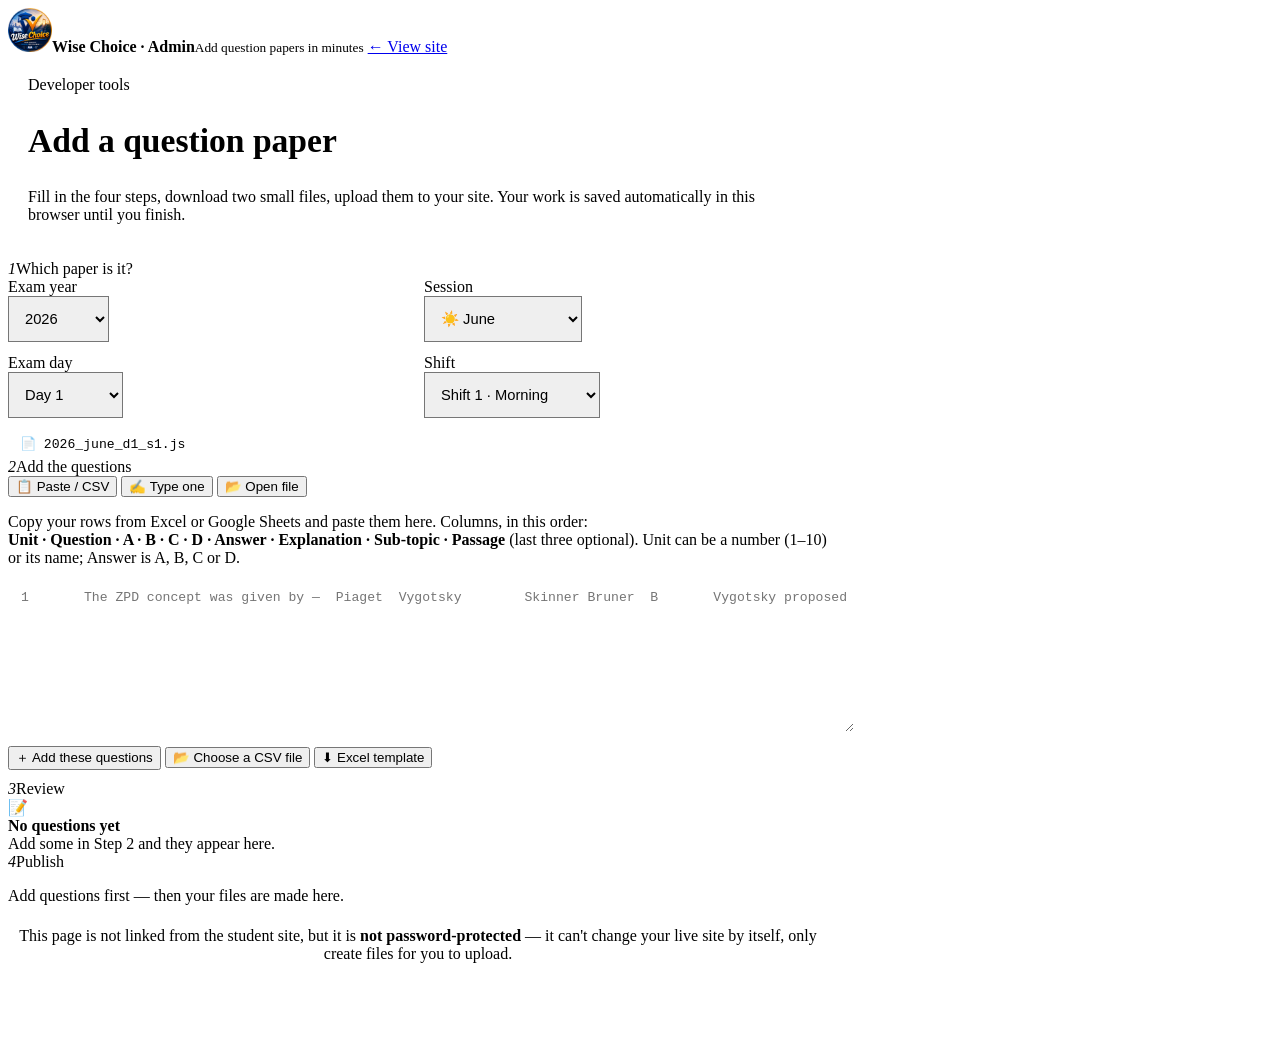
==== admin.html @ ba069d8e "Add files via upload" ====
<!DOCTYPE html>
<html lang="en" data-theme="dark" data-pal="royal" data-motion="on">
<head>
<meta charset="UTF-8">
<meta name="viewport" content="width=device-width, initial-scale=1, viewport-fit=cover">
<meta name="robots" content="noindex, nofollow">
<meta name="theme-color" content="#060b1a">
<title>Admin · Wise Choice</title>
<link rel="stylesheet" href="css/style.css">
<style>
  main{max-width:820px}
  .g2{display:grid;grid-template-columns:1fr 1fr;gap:12px}
  .g2 .dd{padding:13px 34px 13px 12px;font-size:.92rem;background-position:right 12px center}
  @media(max-width:420px){.g2{gap:8px}}
  .in{width:100%;font:inherit;color:var(--tx);background:var(--gl);border:1px solid var(--bd);border-radius:14px;padding:11px 13px;resize:vertical}
  .in:focus{outline:2px solid var(--a);outline-offset:1px}
  textarea.in{min-height:84px;line-height:1.45}
  textarea.mono{font-family:ui-monospace,Menlo,Consolas,monospace;font-size:.82rem;white-space:pre}
  .fname{display:inline-block;margin-top:12px;padding:6px 12px;border-radius:12px;background:var(--gl);border:1px solid var(--bd);font-family:ui-monospace,Menlo,Consolas,monospace;font-size:.82rem}
  .orow{display:flex;gap:8px;align-items:center;margin-bottom:8px}
  .ob{flex:none;width:42px;height:42px;border-radius:50%;border:1px solid var(--bd);background:var(--card);font-weight:800}
  .ob.on{background:linear-gradient(135deg,var(--a),var(--b));color:#10183a;border-color:transparent;box-shadow:0 8px 20px -8px var(--a)}
  .tabbody{margin-top:14px}
  details.more{margin-top:12px;border:1px dashed var(--bd);border-radius:14px;padding:10px 12px}
  details.more summary{cursor:pointer;font-weight:700}
  .msg{margin-top:10px;font-size:.86rem;line-height:1.5}
  .msg.ok{color:#10b981}.msg.bad{color:#f59e0b}
  .sum{display:flex;flex-wrap:wrap;gap:8px;margin-bottom:12px}
  .sum .tag{display:flex;gap:6px;align-items:center;padding:6px 10px;font-size:.78rem;background:var(--gl);color:var(--tx);border:1px solid var(--bd);border-radius:12px}
  .sum .tag.full{border-color:#10b981}.sum .tag.over{border-color:#f59e0b}
  .qi{display:flex;gap:10px;align-items:flex-start;background:var(--card);border:1px solid var(--bd);border-left:4px solid #10b981;border-radius:18px;padding:12px;margin-bottom:8px}
  .qi.bad{border-left-color:#f59e0b}
  .qi .n{flex:none;min-width:30px;font-weight:800;color:var(--mu)}
  .qi .b{flex:1;min-width:0}
  .qi .t{font-size:.9rem;line-height:1.4;word-break:break-word}
  .qi .w{margin-top:5px;font-size:.78rem;color:#f59e0b;font-weight:700}
  .qi .a{margin-top:3px;font-size:.78rem;color:var(--mu)}
  .qi .x{display:flex;flex-direction:column;gap:6px}
  .iconb{border:1px solid var(--bd);background:var(--gl);border-radius:10px;padding:5px 9px;font-size:.8rem}
  .steps{margin:12px 0 0 20px;line-height:1.75}
  .steps code,.msg code,.fname{word-break:break-all}
  .steps code,.card code{font-family:ui-monospace,Menlo,Consolas,monospace;font-size:.82rem;background:var(--gl);padding:1px 6px;border-radius:6px}
  .chiprow{display:flex;flex-wrap:wrap;gap:6px;margin-top:8px}
  .chiprow .tag{display:flex;gap:6px;align-items:center;font-size:.78rem;padding:5px 10px}
  .chiprow .tag button{border:0;background:none;color:var(--mu);font-weight:800;padding:0 2px}
  .okline{display:flex;gap:8px;align-items:center;font-weight:700}
  .btn[disabled]{opacity:.4;cursor:not-allowed}
  .sep{height:1px;background:var(--bd);margin:16px 0}
  main{padding-bottom:60px}
</style>
<script src="data/config.js"></script>
</head>
<body>
<header>
  <span class="brand"><img class="mk" src="logo.png" alt="" width="44" height="44" onerror="this.style.display='none'"><span><b>Wise Choice · Admin</b><small>Add question papers in minutes</small></span></span>
  <a class="btn g s" href="index.html">← View site</a>
</header>

<main>
  <section class="hero" style="padding:20px">
    <div class="kick">Developer tools</div>
    <h1 style="font-size:clamp(1.5rem,5.5vw,2.1rem)">Add a <span class="grad">question paper</span></h1>
    <p class="mu">Fill in the four steps, download two small files, upload them to your site. Your work is saved automatically in this browser until you finish.</p>
  </section>

  <div id="draftBar"></div>

  <div class="step"><i>1</i>Which paper is it?</div>
  <div class="card">
    <div class="g2">
      <div><div class="lbl">Exam year</div><select class="dd" id="dYear" aria-label="Exam year"></select></div>
      <div><div class="lbl">Session</div><select class="dd" id="dSes" aria-label="Session"></select></div>
      <div><div class="lbl">Exam day</div><select class="dd" id="dDay" aria-label="Exam day"></select></div>
      <div><div class="lbl">Shift</div><select class="dd" id="dShift" aria-label="Shift"></select></div>
    </div>
    <span class="fname" id="fname"></span>
  </div>

  <div class="step"><i>2</i>Add the questions</div>
  <div class="card">
    <div class="seg" id="tabs">
      <button class="on" data-tab="paste">📋 Paste / CSV</button>
      <button data-tab="form">✍️ Type one</button>
      <button data-tab="file">📂 Open file</button>
    </div>

    <!-- A) paste from Excel / Google Sheets / CSV -->
    <div class="tabbody" id="p-paste">
      <p class="mu" style="margin-bottom:10px">Copy your rows from Excel or Google Sheets and paste them here. Columns, in this order:<br>
        <b style="color:var(--tx)">Unit · Question · A · B · C · D · Answer · Explanation · Sub-topic · Passage</b> (last three optional). Unit can be a number (1–10) or its name; Answer is A, B, C or D.</p>
      <textarea class="in mono" id="paste" rows="7" placeholder="1&#9;The ZPD concept was given by —&#9;Piaget&#9;Vygotsky&#9;Skinner&#9;Bruner&#9;B&#9;Vygotsky proposed the Zone of Proximal Development."></textarea>
      <div class="row" style="margin-top:10px">
        <button class="btn s" id="bPaste">＋ Add these questions</button>
        <button class="btn g s" id="bCsv">📂 Choose a CSV file</button>
        <button class="btn g s" id="bTpl">⬇ Excel template</button>
      </div>
      <div class="msg" id="pmsg"></div>
    </div>

    <!-- B) one question at a time -->
    <div class="tabbody" id="p-form" style="display:none">
      <div class="lbl" style="margin-top:0">Unit</div><select class="dd" id="fUnit" aria-label="Unit"></select>
      <div class="lbl">Question</div><textarea class="in" id="fQ" placeholder="Type the question…"></textarea>
      <div class="lbl">Options — tap the letter of the correct one</div>
      <div id="fOpts"></div>
      <div class="lbl">Explanation (optional)</div><textarea class="in" id="fE" style="min-height:64px" placeholder="Why is this the answer?"></textarea>
      <div class="lbl">Sub-topic (optional)</div><input class="in" id="fC" placeholder="e.g. Learning theories">
      <details class="more"><summary>Passage / table for this question (optional)</summary>
        <p class="mu" style="margin:8px 0">For comprehension passages or data tables. Plain text works; tables can be written as HTML.</p>
        <textarea class="in" id="fP" style="min-height:90px"></textarea></details>
      <div class="row" style="margin-top:14px"><button class="btn" id="bAdd">＋ Add question</button><button class="btn g" id="bCancel" style="display:none">Cancel</button></div>
      <div class="msg" id="fmsg"></div>
    </div>

    <!-- C) open an existing paper file -->
    <div class="tabbody" id="p-file" style="display:none">
      <p class="mu" style="margin-bottom:10px">Open a paper file you made earlier (a <code>.js</code> file from <code>data/papers/</code>, or a JSON list) to fix mistakes or add more questions.</p>
      <button class="btn s" id="bOpen">📂 Choose a paper file</button>
      <div class="msg" id="omsg"></div>
    </div>
  </div>

  <div class="step"><i>3</i>Review <span class="mu" id="cnt" style="font-weight:700"></span></div>
  <div id="review"></div>

  <div class="step"><i>4</i>Publish</div>
  <div class="card" id="publish"></div>

  <p class="mu" style="text-align:center;margin-top:22px">This page is not linked from the student site, but it is <b>not password-protected</b> — it can't change your live site by itself, only create files for you to upload.</p>
</main>

<input type="file" id="csvIn" accept=".csv,.tsv,.txt,text/csv,text/plain" style="display:none">
<input type="file" id="fileIn" accept=".js,.json,.txt,text/javascript,application/json" style="display:none">
<input type="file" id="pjsIn" accept=".js,.txt,text/javascript" style="display:none">
<div id="toast"></div>

<script>
(function () {
'use strict';
var $ = function (s) { return document.querySelector(s); };
var esc = function (s) { return String(s == null ? '' : s).replace(/&/g, '&amp;').replace(/</g, '&lt;').replace(/>/g, '&gt;').replace(/"/g, '&quot;'); };
var DRAFT_KEY = 'wc_admin_draft';

/* ---------- units (read from data/config.js; built-in fallback) ---------- */
var TOP = (window.RULES && window.RULES.topics && window.RULES.topics.length) ? window.RULES.topics : [
  { n: 'Teaching Aptitude', i: '🎓', k: 'Teaching' }, { n: 'Research Aptitude', i: '🔬', k: 'Research' }, { n: 'Comprehension', i: '📖', k: 'Comprehension' },
  { n: 'Communication', i: '🗣️', k: 'Communication' }, { n: 'Mathematical Reasoning & Aptitude', i: '➗', k: 'Maths' }, { n: 'Logical Reasoning', i: '🧩', k: 'Logic' },
  { n: 'Data Interpretation', i: '📊', k: 'Data Interp.' }, { n: 'ICT', i: '💻', k: 'ICT' }, { n: 'People, Development & Environment', i: '🌳', k: 'PDE' }, { n: 'Higher Education System', i: '🏛️', k: 'Higher Edu.' }];
var SHIFTS = (window.RULES && window.RULES.shifts) || [{ n: 1, label: 'Shift 1 · Morning' }, { n: 2, label: 'Shift 2 · Evening' }];
var PER_UNIT = 5, FULL = TOP.length * PER_UNIT;

/* ---------- state ---------- */
var now = new Date();
var D = { year: now.getFullYear(), session: 'June', day: 1, shift: 1, qs: [] };
var editing = -1, FILES = null, FILES_SRC = '', got = { paper: false, list: false };

function saveDraft() { try { localStorage.setItem(DRAFT_KEY, JSON.stringify(D)); } catch (e) {} }
function toast(m) { var t = $('#toast'); t.textContent = m; t.classList.add('show'); clearTimeout(toast.h); toast.h = setTimeout(function () { t.classList.remove('show'); }, 2800); }
function download(name, txt, mime) { var a = document.createElement('a'); a.href = URL.createObjectURL(new Blob([txt], { type: mime || 'text/javascript;charset=utf-8' })); a.download = name; document.body.appendChild(a); a.click(); setTimeout(function () { URL.revokeObjectURL(a.href); a.remove(); }, 500); }
function fileName() { return D.year + '_' + D.session.toLowerCase() + '_d' + D.day + '_s' + D.shift + '.js'; }
function paperLabel(y, s, d, h) { return s + ' ' + y + ' · Day ' + d + ' · Shift ' + h; }

/* ---------- parsing helpers ---------- */
function unitIdx(v) {
  v = String(v == null ? '' : v).trim(); if (!v) return 0;
  var m = /^(?:unit\s*)?(\d+)$/i.exec(v); if (m) { var n = +m[1]; return n >= 1 && n <= TOP.length ? n : 0; }
  var l = v.toLowerCase(), i;
  for (i = 0; i < TOP.length; i++) if (TOP[i].n.toLowerCase() === l || String(TOP[i].k || '').toLowerCase() === l) return i + 1;
  for (i = 0; i < TOP.length; i++) if (TOP[i].n.toLowerCase().indexOf(l) === 0) return i + 1;
  return 0;
}
function ansIdx(v) {
  v = String(v == null ? '' : v).trim(); var m = /^(?:option\s*)?\(?([A-Da-d])\)?[.)]?$/i.exec(v);
  if (m) return 'ABCD'.indexOf(m[1].toUpperCase());
  return /^[1-4]$/.test(v) ? +v - 1 : -1;
}
function rowToQ(r) {
  if (!Array.isArray(r)) return { u: unitIdx(r.u != null ? r.u : r.s), q: String(r.q || ''), o: [0, 1, 2, 3].map(function (i) { return String((r.o || [])[i] || ''); }), a: typeof r.a === 'number' ? r.a : ansIdx(r.a), e: String(r.e || ''), c: String(r.c || ''), p: String(r.p || '') };
  var c = r.map(function (x) { return String(x == null ? '' : x).trim(); });
  return { u: unitIdx(c[0]), q: c[1] || '', o: [c[2] || '', c[3] || '', c[4] || '', c[5] || ''], a: ansIdx(c[6]), e: c[7] || '', c: c[8] || '', p: c[9] || '' };
}
/* Excel / Sheets / CSV reader: tab, comma or semicolon separated, quoted cells may contain line breaks */
function parseTable(text) {
  text = text.replace(/^\uFEFF/, '');
  var first = text.split(/\r?\n/, 1)[0], delim = first.indexOf('\t') > -1 ? '\t' : (first.split(';').length > first.split(',').length ? ';' : ',');
  var rows = [], row = [], cur = '', inq = false, i, c, push = function () { row.push(cur); cur = ''; }, endRow = function () { push(); if (row.some(function (x) { return x.trim() !== ''; })) rows.push(row); row = []; };
  for (i = 0; i < text.length; i++) {
    c = text.charAt(i);
    if (inq) { if (c === '"') { if (text.charAt(i + 1) === '"') { cur += '"'; i++; } else inq = false; } else cur += c; }
    else if (c === '"' && cur === '') inq = true;
    else if (c === delim) push();
    else if (c === '\n' || c === '\r') { if (c === '\r' && text.charAt(i + 1) === '\n') i++; endRow(); }
    else cur += c;
  }
  endRow(); return rows;
}
function problems(q) {
  var w = [];
  if (!q.u) w.push('choose a unit');
  if (!q.q.trim()) w.push('question is empty');
  var miss = [0, 1, 2, 3].filter(function (i) { return !String(q.o[i] || '').trim(); }).map(function (i) { return 'ABCD'.charAt(i); });
  if (miss.length) w.push('option ' + miss.join(', ') + ' is empty');
  if (q.a < 0 || q.a > 3) w.push('mark the correct answer');
  return w;
}
/* text → what goes in the paper file (line breaks become <br> unless the text holds an HTML table) */
function fix(t) { t = String(t || '').trim(); return /<table/i.test(t) ? t.replace(/\r?\n/g, '') : t.replace(/\r?\n/g, '<br>'); }
function rowOf(q) {
  var r = [q.u, fix(q.q), q.o[0].trim(), q.o[1].trim(), q.o[2].trim(), q.o[3].trim(), 'ABCD'.charAt(q.a), fix(q.e), q.c.trim(), fix(q.p)];
  while (r.length > 8 && r[r.length - 1] === '') r.pop(); return r;
}
function makePaperJs() {
  return '/* UGC NET JRF Paper I · ' + paperLabel(D.year, D.session, D.day, D.shift) + '  (' + D.qs.length + ' questions) — created with admin.html\n' +
    '   One line per question: [ unit(1-10), "Question", "A", "B", "C", "D", "Correct letter", "Explanation", "Sub-topic", "Passage / table" ] */\n' +
    'PAPER({ year: ' + D.year + ", session: '" + D.session + "', day: " + D.day + ', shift: ' + D.shift + ' }, [\n' +
    D.qs.map(function (q) { return '  ' + JSON.stringify(rowOf(q)); }).join(',\n') + '\n]);\n';
}
function labelOfFile(f) { var m = /^(\d{4})_(june|december)_d(\d+)_s(\d+)\.js$/i.exec(f); return m ? paperLabel(m[1], m[2].charAt(0).toUpperCase() + m[2].slice(1).toLowerCase(), m[3], m[4]) : ''; }
function makePapersJs(list) {
  return '/* =====================================================================\n   papers.js — the list of question papers shown on the site.\n   Created / updated by admin.html (Step 4 → "Download papers.js").\n   To add a paper by hand: upload its file to data/papers/ and add one line below.\n   ===================================================================== */\n' +
    'window.PAPER_FILES = [\n' + list.map(function (f) { var l = labelOfFile(f); return "  '" + f.replace(/'/g, '') + "'," + (l ? '   // ' + l : ''); }).join('\n') + '\n];\n';
}
function readPaperText(txt) {                 // a PAPER(...) .js file or a JSON list; it is your own file, run on your own computer
  var t = txt.replace(/^\uFEFF/, '').trim(), res = null;
  if (/^[\[{]/.test(t)) { var j = JSON.parse(t); res = Array.isArray(j) ? { rows: j, meta: null } : { rows: j.questions || j.rows || [], meta: j }; }
  else new Function('PAPER', t)(function (a, b) { res = Array.isArray(a) ? { rows: a, meta: null } : { rows: b || [], meta: a }; });
  if (!res || !res.rows || !res.rows.length) throw new Error('empty'); return res;
}

/* ---------- step 1: details ---------- */
function fillDetails() {
  var i, h = '';
  for (i = now.getFullYear() + 1; i >= 2018; i--) h += '<option value="' + i + '">' + i + '</option>'; $('#dYear').innerHTML = h;
  $('#dSes').innerHTML = '<option value="June">☀️ June</option><option value="December">❄️ December</option>';
  h = ''; for (i = 1; i <= 20; i++) h += '<option value="' + i + '">Day ' + i + '</option>'; $('#dDay').innerHTML = h;
  $('#dShift').innerHTML = SHIFTS.map(function (s) { return '<option value="' + s.n + '">' + esc(s.label) + '</option>'; }).join('');
  $('#fUnit').innerHTML = '<option value="0">Choose a unit…</option>' + TOP.map(function (t, i) { return '<option value="' + (i + 1) + '">' + (i + 1) + '. ' + esc(t.i + ' ' + t.n) + '</option>'; }).join('');
  syncDetails();
}
function syncDetails() {
  $('#dYear').value = D.year; $('#dSes').value = D.session; $('#dDay').value = D.day; $('#dShift').value = D.shift;
  $('#fname').textContent = '📄 ' + fileName();
}
['#dYear', '#dSes', '#dDay', '#dShift'].forEach(function (id) {
  $(id).addEventListener('change', function () { D.year = +$('#dYear').value; D.session = $('#dSes').value; D.day = +$('#dDay').value; D.shift = +$('#dShift').value; got.paper = false; syncDetails(); saveDraft(); renderPublish(); });
});

/* ---------- step 2: tabs ---------- */
function showTab(t) {
  document.querySelectorAll('#tabs button').forEach(function (b) { b.classList.toggle('on', b.dataset.tab === t); });
  ['paste', 'form', 'file'].forEach(function (x) { $('#p-' + x).style.display = x === t ? '' : 'none'; });
}
$('#tabs').addEventListener('click', function (e) { var b = e.target.closest('button'); if (b) { if (editing >= 0 && b.dataset.tab !== 'form') cancelEdit(); showTab(b.dataset.tab); } });

/* paste / CSV */
function importRows(text) {
  var rows = parseTable(text), skipped = 0, added = 0, head = false;
  if (rows.length && !unitIdx(rows[0][0]) && ansIdx(rows[0][6]) < 0) { rows.shift(); head = true; }
  rows.forEach(function (r) { var q = rowToQ(r); if (!q.q.trim()) { skipped++; return; } D.qs.push(q); added++; });
  got.paper = false; saveDraft(); renderAll();
  var bad = added ? D.qs.slice(-added).filter(function (q) { return problems(q).length; }).length : 0;
  return { added: added, skipped: skipped, head: head, bad: bad };
}
function showImport(res, box) {
  var el = $(box);
  if (!res.added) { el.className = 'msg bad'; el.textContent = 'No questions found. Check that each row has the question in the second column.'; return; }
  el.className = 'msg ' + (res.bad ? 'bad' : 'ok');
  el.textContent = '✅ Added ' + res.added + ' question' + (res.added === 1 ? '' : 's') + (res.head ? ' (header row skipped)' : '') + (res.skipped ? ' · ' + res.skipped + ' empty row(s) ignored' : '') +
    (res.bad ? ' · ⚠️ ' + res.bad + ' need attention — see Step 3.' : '. Looks good!');
}
$('#bPaste').addEventListener('click', function () { var v = $('#paste').value; if (!v.trim()) { toast('Paste your rows first.'); return; } showImport(importRows(v), '#pmsg'); $('#paste').value = ''; });
$('#bCsv').addEventListener('click', function () { $('#csvIn').click(); });
$('#csvIn').addEventListener('change', function (e) {
  var f = e.target.files[0]; if (!f) return; var r = new FileReader();
  r.onload = function () { showImport(importRows(String(r.result)), '#pmsg'); }; r.readAsText(f); e.target.value = '';
});
$('#bTpl').addEventListener('click', function () {
  var q = function (a) { return a.map(function (x) { return '"' + String(x).replace(/"/g, '""') + '"'; }).join(','); };
  download('question-template.csv', '\uFEFF' + [q(['Unit (1-10)', 'Question', 'A', 'B', 'C', 'D', 'Answer (A-D)', 'Explanation', 'Sub-topic', 'Passage (optional)']),
    q([1, 'The ZPD concept was given by —', 'Piaget', 'Vygotsky', 'Skinner', 'Bruner', 'B', 'Vygotsky proposed the Zone of Proximal Development.', 'Learning theories', '']),
    q([2, 'H0 stands for —', 'Alternative hypothesis', 'Null hypothesis', 'Research question', 'Variable', 'B', 'H0 is the null hypothesis.', 'Hypothesis', ''])].join('\r\n'), 'text/csv;charset=utf-8');
  toast('Template downloaded — fill it in Excel, then paste the rows or choose the CSV.');
});

/* type one question */
var fa = -1;
function buildOpts() {
  $('#fOpts').innerHTML = [0, 1, 2, 3].map(function (i) { return '<div class="orow"><button type="button" class="ob" data-i="' + i + '" aria-label="Mark option ' + 'ABCD'.charAt(i) + ' as correct">' + 'ABCD'.charAt(i) + '</button><input class="in" data-o="' + i + '" placeholder="Option ' + 'ABCD'.charAt(i) + '"></div>'; }).join('');
  paintOpts();
}
function paintOpts() { document.querySelectorAll('#fOpts .ob').forEach(function (b) { var on = +b.dataset.i === fa; b.classList.toggle('on', on); b.textContent = on ? '✓' : 'ABCD'.charAt(+b.dataset.i); }); }
$('#fOpts').addEventListener('click', function (e) { var b = e.target.closest('.ob'); if (b) { fa = +b.dataset.i; paintOpts(); } });
function readForm() { return { u: +$('#fUnit').value, q: $('#fQ').value.trim(), o: [0, 1, 2, 3].map(function (i) { return document.querySelector('[data-o="' + i + '"]').value.trim(); }), a: fa, e: $('#fE').value.trim(), c: $('#fC').value.trim(), p: $('#fP').value.trim() }; }
function resetForm(keepUnit) {
  var u = $('#fUnit').value; $('#fQ').value = $('#fE').value = $('#fC').value = $('#fP').value = ''; document.querySelectorAll('[data-o]').forEach(function (i) { i.value = ''; }); fa = -1; paintOpts();
  $('#fUnit').value = keepUnit ? u : '0'; $('#fmsg').textContent = '';
}
function cancelEdit() { editing = -1; $('#bAdd').textContent = '＋ Add question'; $('#bCancel').style.display = 'none'; resetForm(false); }
$('#bAdd').addEventListener('click', function () {
  var q = readForm(), w = problems(q), m = $('#fmsg');
  if (w.length) { m.className = 'msg bad'; m.textContent = '⚠️ ' + w.join(' · '); return; }
  if (editing >= 0) { D.qs[editing] = q; toast('Question ' + (editing + 1) + ' updated'); cancelEdit(); }
  else { D.qs.push(q); toast('Question ' + D.qs.length + ' added'); resetForm(true); }
  got.paper = false; saveDraft(); renderAll(); $('#fQ').focus();
});
$('#bCancel').addEventListener('click', cancelEdit);
function editQ(i) {
  var q = D.qs[i]; editing = i; showTab('form');
  $('#fUnit').value = q.u; $('#fQ').value = q.q; q.o.forEach(function (o, j) { document.querySelector('[data-o="' + j + '"]').value = o; }); fa = q.a; paintOpts();
  $('#fE').value = q.e; $('#fC').value = q.c; $('#fP').value = q.p; if (q.p) document.querySelector('details.more').open = true;
  $('#bAdd').textContent = '💾 Save changes'; $('#bCancel').style.display = ''; $('#fmsg').className = 'msg'; $('#fmsg').textContent = 'Editing question ' + (i + 1);
  $('#p-form').scrollIntoView({ behavior: 'smooth', block: 'start' });
}

/* open an existing paper file */
$('#bOpen').addEventListener('click', function () { $('#fileIn').click(); });
$('#fileIn').addEventListener('change', function (e) {
  var f = e.target.files[0]; if (!f) return; var r = new FileReader(), m = $('#omsg');
  r.onload = function () {
    try {
      var res = readPaperText(String(r.result)), qs = res.rows.map(rowToQ);
      if (D.qs.length && !confirm('Replace the ' + D.qs.length + ' questions you have now with the ' + qs.length + ' from this file?\n(OK = replace · Cancel = keep what you have)')) return;
      D.qs = qs; var mt = res.meta;
      if (mt && +mt.year) { D.year = +mt.year; D.session = /^dec/i.test(mt.session) ? 'December' : 'June'; D.day = +mt.day || 1; D.shift = +mt.shift || 1; }
      else { var g = /(?:^|\D)((?:19|20)\d\d)(?:\D|$)/.exec(f.name); if (g) D.year = +g[1]; }
      got.paper = false; syncDetails(); saveDraft(); renderAll(); m.className = 'msg ok'; m.textContent = '✅ Opened ' + qs.length + ' questions from ' + f.name + '. Edit them in Step 3.';
    } catch (x) { m.className = 'msg bad'; m.textContent = '⚠️ Could not read that file. Choose a paper file from data/papers/ (starts with PAPER(...)) or a JSON list.'; }
  };
  r.readAsText(f); e.target.value = '';
});

/* ---------- step 3: review ---------- */
function plain(s, n) { s = String(s).replace(/<[^>]*>/g, ' ').replace(/\s+/g, ' ').trim(); return s.length > n ? s.slice(0, n) + '…' : s; }
function renderReview() {
  var cnt = {}, seen = {}, dup = {};
  D.qs.forEach(function (q, i) { cnt[q.u] = (cnt[q.u] || 0) + 1; var k = q.q.trim().toLowerCase(); if (k) { if (seen[k] !== undefined) dup[i] = seen[k] + 1; else seen[k] = i; } });
  var bad = D.qs.filter(function (q) { return problems(q).length; }).length;
  $('#cnt').textContent = D.qs.length ? '· ' + D.qs.length + ' / ' + FULL + (bad ? ' · ⚠️ ' + bad : '') : '';
  if (!D.qs.length) { $('#review').innerHTML = '<div class="empty"><b>📝</b><div style="color:var(--tx);font-weight:700">No questions yet</div><div>Add some in Step 2 and they appear here.</div></div>'; return; }
  var h = '<div class="sum">' + TOP.map(function (t, i) { var n = cnt[i + 1] || 0; return '<span class="tag ' + (n === PER_UNIT ? 'full' : n > PER_UNIT ? 'over' : '') + '">' + t.i + ' ' + esc(t.k || t.n) + ' <b>' + n + '</b></span>'; }).join('') + (cnt[0] ? '<span class="tag over">⚠️ No unit <b>' + cnt[0] + '</b></span>' : '') + '</div>' +
    '<div class="row" style="margin-bottom:12px"><button class="btn g s" data-x="sort">↕ Sort by unit</button><button class="btn g s" data-x="clear" style="color:#ef4444">🗑 Clear all</button></div>';
  h += D.qs.map(function (q, i) {
    var w = problems(q); if (dup[i]) w.push('same question as #' + dup[i]);
    var t = TOP[q.u - 1];
    return '<div class="qi ' + (w.length ? 'bad' : '') + '"><span class="n">' + (i + 1) + '</span><div class="b"><div class="mu" style="font-size:.74rem">' + (t ? t.i + ' ' + esc(t.n) : 'No unit') + (q.c ? ' · ' + esc(q.c) : '') + '</div>' +
      '<div class="t">' + esc(plain(q.q, 140) || '(empty question)') + '</div>' +
      (q.a >= 0 && q.o[q.a] ? '<div class="a">✓ ' + 'ABCD'.charAt(q.a) + '. ' + esc(plain(q.o[q.a], 60)) + '</div>' : '') + (w.length ? '<div class="w">⚠️ ' + esc(w.join(' · ')) + '</div>' : '') + '</div>' +
      '<div class="x"><button class="iconb" data-x="edit" data-i="' + i + '" aria-label="Edit">✏️</button><button class="iconb" data-x="del" data-i="' + i + '" aria-label="Delete">🗑</button>' +
      '<span class="row" style="gap:4px;flex-wrap:nowrap"><button class="iconb" data-x="up" data-i="' + i + '" aria-label="Move up">↑</button><button class="iconb" data-x="dn" data-i="' + i + '" aria-label="Move down">↓</button></span></div></div>';
  }).join('');
  $('#review').innerHTML = h;
}
$('#review').addEventListener('click', function (e) {
  var b = e.target.closest('[data-x]'); if (!b) return; var i = +b.dataset.i, x = b.dataset.x, qs = D.qs, t;
  if (x === 'edit') return editQ(i);
  if (x === 'del') { if (!confirm('Delete question ' + (i + 1) + '?')) return; if (editing === i) cancelEdit(); qs.splice(i, 1); if (editing > i) editing--; }
  else if (x === 'up' && i > 0) { t = qs[i]; qs[i] = qs[i - 1]; qs[i - 1] = t; if (editing === i) editing--; else if (editing === i - 1) editing++; }
  else if (x === 'dn' && i < qs.length - 1) { t = qs[i]; qs[i] = qs[i + 1]; qs[i + 1] = t; if (editing === i) editing++; else if (editing === i + 1) editing--; }
  else if (x === 'sort') { if (editing >= 0) cancelEdit(); D.qs = qs.map(function (q, j) { return { q: q, j: j }; }).sort(function (a, b) { return (a.q.u || 99) - (b.q.u || 99) || a.j - b.j; }).map(function (z) { return z.q; }); }
  else if (x === 'clear') { if (!confirm('Remove all ' + qs.length + ' questions from this page?')) return; cancelEdit(); D.qs = []; }
  got.paper = false; saveDraft(); renderAll();
});

/* ---------- step 4: publish ---------- */
function loadList(text, src) {
  var w = {}; new Function('window', text)(w);
  if (!Array.isArray(w.PAPER_FILES)) throw new Error('no list');
  FILES = w.PAPER_FILES.map(String); FILES_SRC = src; got.list = false; renderPublish();
}
function renderPublish() {
  var el = $('#publish'), n = D.qs.length, bad = D.qs.filter(function (q) { return problems(q).length; }).length, name = fileName(), ready = n > 0 && !bad, h = '';
  if (!n) { el.innerHTML = '<p class="mu">Add questions first — then your files are made here.</p>'; return; }
  h += '<div class="okline">' + (bad ? '⚠️ Fix ' + bad + ' question' + (bad === 1 ? '' : 's') + ' in Step 3 first.' : '✅ ' + n + ' question' + (n === 1 ? '' : 's') + ' · ' + esc(paperLabel(D.year, D.session, D.day, D.shift))) + '</div>';
  if (!bad && n !== FULL) h += '<p class="mu" style="margin-top:6px">ℹ️ A full paper has ' + FULL + ' questions — you have ' + n + '. That is fine for a partial paper.</p>';
  h += '<div class="sep"></div><b>File 1 · the paper</b><p class="mu" style="margin:4px 0 10px">Upload it into the <code>data/papers/</code> folder on your site.</p>' +
    '<button class="btn" id="dlPaper" ' + (ready ? '' : 'disabled') + '>⬇ Download ' + esc(name) + (got.paper ? ' ✔' : '') + '</button>';
  h += '<div class="sep"></div><b>File 2 · the paper list</b><p class="mu" style="margin:4px 0 10px">Tells the site which papers exist. Upload it into the <code>data/</code> folder (replace the old one).</p>';
  if (FILES === null) {
    h += '<p class="msg bad" style="margin-top:0">I couldn\'t read your current list automatically (normal when this page is opened from your computer). Choose it, so nothing already on your site gets lost:</p>' +
      '<div class="row"><button class="btn g s" id="pjsPick">📂 Choose my current papers.js</button><button class="btn g s" id="pjsNew">It\'s a new site — start a list</button></div>';
  } else {
    var list = FILES.slice(); if (list.indexOf(name) < 0) list.push(name);
    h += '<p class="mu">' + (FILES_SRC === 'site' ? '✅ Read from your site' : FILES_SRC === 'file' ? '✅ Read from the file you chose' : 'Starting a new list') + ' · the new list will have <b style="color:var(--tx)">' + list.length + '</b> paper' + (list.length === 1 ? '' : 's') + (FILES.indexOf(name) >= 0 ? ' (this paper is already listed — the new file simply replaces it)' : '') + ':</p>' +
      '<div class="chiprow">' + list.map(function (f) { return '<span class="tag" ' + (f === name ? 'style="border-color:var(--a)"' : '') + '>' + esc(f) + (f === name ? ' · new' : '<button data-rm="' + esc(f) + '" aria-label="Remove ' + esc(f) + ' from the list">✕</button>') + '</span>'; }).join('') + '</div>' +
      '<div class="row" style="margin-top:12px"><button class="btn" id="dlList" ' + (ready ? '' : 'disabled') + '>⬇ Download papers.js' + (got.list ? ' ✔' : '') + '</button><button class="btn g s" id="pjsPick">Use a different list</button></div>' +
      '<p class="mu" style="margin-top:8px">Prefer editing by hand? Add this line to <code>PAPER_FILES</code>: <code>\'' + esc(name) + '\',</code></p>';
  }
  h += '<div class="sep"></div><b>Then</b><ol class="steps"><li>Upload <code>' + esc(name) + '</code> → <code>data/papers/</code></li><li>Upload <code>papers.js</code> → <code>data/</code> (replace)</li><li>Open your site and refresh — the new paper is in the year dropdown.</li></ol>' +
    '<p class="mu" style="margin-top:10px">Tip: add <code>?check</code> to your site address (e.g. <code>yoursite.com/?check</code>) to see any mistakes in your paper files.</p>' +
    (got.paper && got.list ? '<div class="row" style="margin-top:14px"><button class="btn g" id="newPaper">＋ Start another paper</button></div>' : '');
  el.innerHTML = h;
}
$('#publish').addEventListener('click', function (e) {
  var b = e.target.closest('button'); if (!b) return;
  if (b.id === 'dlPaper') { download(fileName(), makePaperJs()); got.paper = true; renderPublish(); }
  else if (b.id === 'dlList') { var l = FILES.slice(); if (l.indexOf(fileName()) < 0) l.push(fileName()); download('papers.js', makePapersJs(l)); got.list = true; renderPublish(); }
  else if (b.id === 'pjsPick') $('#pjsIn').click();
  else if (b.id === 'pjsNew') { FILES = []; FILES_SRC = 'new'; renderPublish(); }
  else if (b.dataset.rm) { if (confirm('Remove ' + b.dataset.rm + ' from the list? (The file itself stays on your server; the paper just stops showing on the site.)')) { FILES = FILES.filter(function (f) { return f !== b.dataset.rm; }); got.list = false; renderPublish(); } }
  else if (b.id === 'newPaper') { if (!confirm('Start a new, empty paper? (Make sure you uploaded both files first.)')) return; D.qs = []; D.day = Math.min(20, D.day + 1); got = { paper: false, list: false }; cancelEdit(); syncDetails(); saveDraft(); renderAll(); window.scrollTo({ top: 0, behavior: 'smooth' }); }
});
$('#pjsIn').addEventListener('change', function (e) {
  var f = e.target.files[0]; if (!f) return; var r = new FileReader();
  r.onload = function () { try { loadList(String(r.result), 'file'); } catch (x) { alert('That does not look like a papers.js file (it should contain window.PAPER_FILES = [ … ]).'); } }; r.readAsText(f); e.target.value = '';
});

/* ---------- draft bar + start ---------- */
function renderAll() { renderReview(); renderPublish(); }
function draftBar() {
  var d; try { d = JSON.parse(localStorage.getItem(DRAFT_KEY) || 'null'); } catch (e) { d = null; }
  if (!d || !d.qs || !d.qs.length) return;
  $('#draftBar').innerHTML = '<div class="card hint"><span><b>📝 Unfinished draft found</b><br><span class="mu">' + d.qs.length + ' questions · ' + esc(paperLabel(d.year, d.session, d.day, d.shift)) + '</span></span><span class="row"><button class="btn s" id="dRestore">Restore</button><button class="btn g s" id="dDrop">Discard</button></span></div>';
  $('#dRestore').onclick = function () { D = d; D.qs = d.qs.map(rowToQ); syncDetails(); $('#draftBar').innerHTML = ''; renderAll(); };
  $('#dDrop').onclick = function () { try { localStorage.removeItem(DRAFT_KEY); } catch (e) {} $('#draftBar').innerHTML = ''; };
}
fillDetails(); buildOpts(); renderAll(); draftBar();
try {
  fetch('data/papers.js', { cache: 'no-store' }).then(function (r) { if (!r.ok) throw 0; return r.text(); }).then(function (t) { loadList(t, 'site'); }).catch(function () {});
} catch (e) {}
})();
</script>
</body>
</html>
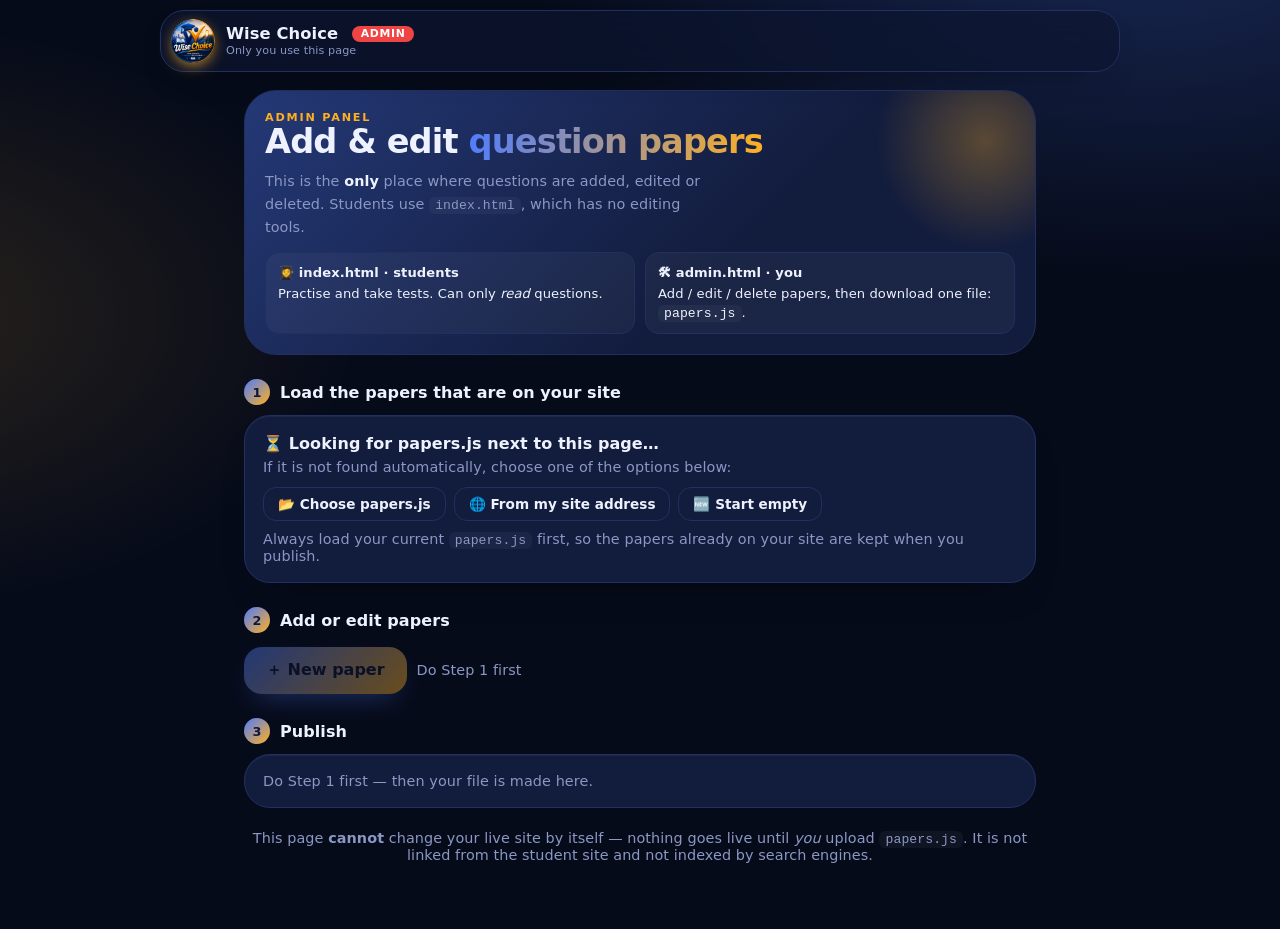
==== commit 72fae2e0: "Add files via upload" ====
--- a/admin.html
+++ b/admin.html
@@ -5,128 +5,470 @@
 <meta name="viewport" content="width=device-width, initial-scale=1, viewport-fit=cover">
 <meta name="robots" content="noindex, nofollow">
 <meta name="theme-color" content="#060b1a">
-<title>Admin · Wise Choice</title>
-<link rel="stylesheet" href="css/style.css">
+<title>ADMIN · Wise Choice</title>
+<link rel="icon" type="image/png" href="logo.png">
+<!-- =====================================================================
+     admin.html — the ADMIN tool (for you only). Everything is inside this one file.
+     This is the ONLY place where questions are added, edited or deleted.
+     It cannot change your live site by itself: it creates a new  papers.js  that you upload.
+     ===================================================================== -->
 <style>
-  main{max-width:820px}
-  .g2{display:grid;grid-template-columns:1fr 1fr;gap:12px}
-  .g2 .dd{padding:13px 34px 13px 12px;font-size:.92rem;background-position:right 12px center}
-  @media(max-width:420px){.g2{gap:8px}}
-  .in{width:100%;font:inherit;color:var(--tx);background:var(--gl);border:1px solid var(--bd);border-radius:14px;padding:11px 13px;resize:vertical}
-  .in:focus{outline:2px solid var(--a);outline-offset:1px}
-  textarea.in{min-height:84px;line-height:1.45}
-  textarea.mono{font-family:ui-monospace,Menlo,Consolas,monospace;font-size:.82rem;white-space:pre}
-  .fname{display:inline-block;margin-top:12px;padding:6px 12px;border-radius:12px;background:var(--gl);border:1px solid var(--bd);font-family:ui-monospace,Menlo,Consolas,monospace;font-size:.82rem}
-  .orow{display:flex;gap:8px;align-items:center;margin-bottom:8px}
-  .ob{flex:none;width:42px;height:42px;border-radius:50%;border:1px solid var(--bd);background:var(--card);font-weight:800}
-  .ob.on{background:linear-gradient(135deg,var(--a),var(--b));color:#10183a;border-color:transparent;box-shadow:0 8px 20px -8px var(--a)}
-  .tabbody{margin-top:14px}
-  details.more{margin-top:12px;border:1px dashed var(--bd);border-radius:14px;padding:10px 12px}
-  details.more summary{cursor:pointer;font-weight:700}
-  .msg{margin-top:10px;font-size:.86rem;line-height:1.5}
-  .msg.ok{color:#10b981}.msg.bad{color:#f59e0b}
-  .sum{display:flex;flex-wrap:wrap;gap:8px;margin-bottom:12px}
-  .sum .tag{display:flex;gap:6px;align-items:center;padding:6px 10px;font-size:.78rem;background:var(--gl);color:var(--tx);border:1px solid var(--bd);border-radius:12px}
-  .sum .tag.full{border-color:#10b981}.sum .tag.over{border-color:#f59e0b}
-  .qi{display:flex;gap:10px;align-items:flex-start;background:var(--card);border:1px solid var(--bd);border-left:4px solid #10b981;border-radius:18px;padding:12px;margin-bottom:8px}
-  .qi.bad{border-left-color:#f59e0b}
-  .qi .n{flex:none;min-width:30px;font-weight:800;color:var(--mu)}
-  .qi .b{flex:1;min-width:0}
-  .qi .t{font-size:.9rem;line-height:1.4;word-break:break-word}
-  .qi .w{margin-top:5px;font-size:.78rem;color:#f59e0b;font-weight:700}
-  .qi .a{margin-top:3px;font-size:.78rem;color:var(--mu)}
-  .qi .x{display:flex;flex-direction:column;gap:6px}
-  .iconb{border:1px solid var(--bd);background:var(--gl);border-radius:10px;padding:5px 9px;font-size:.8rem}
-  .steps{margin:12px 0 0 20px;line-height:1.75}
-  .steps code,.msg code,.fname{word-break:break-all}
-  .steps code,.card code{font-family:ui-monospace,Menlo,Consolas,monospace;font-size:.82rem;background:var(--gl);padding:1px 6px;border-radius:6px}
-  .chiprow{display:flex;flex-wrap:wrap;gap:6px;margin-top:8px}
-  .chiprow .tag{display:flex;gap:6px;align-items:center;font-size:.78rem;padding:5px 10px}
-  .chiprow .tag button{border:0;background:none;color:var(--mu);font-weight:800;padding:0 2px}
-  .okline{display:flex;gap:8px;align-items:center;font-weight:700}
-  .btn[disabled]{opacity:.4;cursor:not-allowed}
-  .sep{height:1px;background:var(--bd);margin:16px 0}
-  main{padding-bottom:60px}
+/* ===== UGC NET JRF Paper I · "Aurora" design ===== */
+[data-theme=dark]{--bg:#060b1a;--bg2:#0d1530;--card:#121c3d;--tx:#eef2ff;--mu:#8b97c4;--bd:#223060;--gl:#ffffff0a;--sh:#000a}
+[data-theme=light]{--bg:#f4f1ea;--bg2:#fffdf8;--card:#ffffff;--tx:#10183a;--mu:#5f6a96;--bd:#e2ddd0;--gl:#10183a08;--sh:#2a2a5040}
+[data-pal=royal]{--a:#4f7cff;--b:#ffb020}
+[data-pal=emerald]{--a:#1fbf8f;--b:#f2d04b}
+[data-pal=sunset]{--a:#ff8a3d;--b:#f0486b}
+[data-pal=violet]{--a:#8b6cff;--b:#ff7ac6}
+[data-pal=rose]{--a:#f0567a;--b:#ffb36b}
+html{font-size:var(--fs,16px)}
+*{box-sizing:border-box;margin:0;font-family:system-ui,-apple-system,"Segoe UI",Roboto,"Helvetica Neue",sans-serif;-webkit-tap-highlight-color:transparent}
+body{color:var(--tx);min-height:100vh;min-height:100dvh;overflow-x:hidden;transition:background .3s,color .3s;letter-spacing:.005em;
+  background:radial-gradient(900px 520px at 90% -10%,color-mix(in srgb,var(--a) 26%,transparent),transparent 70%),radial-gradient(700px 420px at -10% 35%,color-mix(in srgb,var(--b) 14%,transparent),transparent 70%),var(--bg);background-attachment:fixed}
+button{font:inherit;color:inherit;cursor:pointer}
+b{font-weight:800}
+.mu{color:var(--mu);font-size:.9rem}
+
+/* decorative orbs */
+.bg{position:fixed;inset:0;z-index:0;pointer-events:none;overflow:hidden}
+[data-motion=off] .bg{display:none}
+.bg i{position:absolute;border-radius:50%;opacity:.16;background:radial-gradient(circle at 30% 30%,var(--a),transparent 70%);animation:drift 24s ease-in-out infinite alternate}
+.bg i:nth-child(1){width:320px;height:320px;top:-70px;left:-80px}
+.bg i:nth-child(2){width:260px;height:260px;top:42%;right:-90px;background:radial-gradient(circle at 30% 30%,var(--b),transparent 70%);animation-duration:30s;animation-delay:-8s}
+.bg i:nth-child(3){width:200px;height:200px;bottom:-60px;left:28%;animation-duration:26s;animation-delay:-14s}
+.bg i:nth-child(4){width:90px;height:90px;top:20%;left:62%;background:radial-gradient(circle,var(--b),transparent 70%);animation-duration:19s}
+@keyframes drift{to{transform:translate3d(50px,-60px,0) scale(1.2)}}
+
+/* floating header island */
+header{position:sticky;top:10px;z-index:20;display:flex;justify-content:space-between;align-items:center;gap:10px;width:calc(100% - 24px);max-width:960px;margin:calc(10px + env(safe-area-inset-top)) auto 0;padding:8px 14px 8px 10px;border-radius:24px;border:1px solid var(--bd);background:color-mix(in srgb,var(--bg2) 72%,transparent);backdrop-filter:blur(18px);-webkit-backdrop-filter:blur(18px);box-shadow:0 14px 34px -22px var(--sh)}
+body[data-view=test] header{display:none}
+.brand{display:flex;align-items:center;gap:11px;min-width:0}
+.brand img.mk{width:44px;height:44px;border-radius:50%;object-fit:cover;box-shadow:0 4px 16px -4px var(--b);flex:none}
+.brand b{display:block;font-size:1.02rem;line-height:1.1}
+.brand small{display:block;color:var(--mu);font-size:.7rem;margin-top:2px}
+main{position:relative;z-index:1;max-width:960px;margin:0 auto;padding:18px 14px 150px}
+main.in{animation:in .4s cubic-bezier(.2,.8,.2,1)}
+@keyframes in{from{opacity:0;transform:translateY(16px)}}
+h1{font-size:clamp(1.7rem,6.4vw,2.7rem);line-height:1.08;letter-spacing:-.025em;font-weight:900}
+h2{font-size:1.05rem;font-weight:800}
+.grad{background:linear-gradient(100deg,var(--a),var(--b));-webkit-background-clip:text;background-clip:text;color:transparent}
+
+/* switch */
+.sw{width:48px;height:27px;border-radius:20px;border:0;background:var(--bd);position:relative;flex:none;transition:background .25s}
+.sw i{position:absolute;top:3px;left:3px;width:21px;height:21px;border-radius:50%;background:#fff;display:grid;place-items:center;font-size:12px;font-style:normal;transition:transform .25s;box-shadow:0 1px 4px #0004}
+.sw.on,[data-theme=light] #tgl{background:linear-gradient(135deg,var(--a),var(--b))}
+.sw.on i,[data-theme=light] #tgl i{transform:translateX(21px)}
+#tgl i::before{content:"🌙"}[data-theme=light] #tgl i::before{content:"☀️"}
+
+/* surfaces */
+.card{background:var(--card);border:1px solid var(--bd);border-radius:26px;padding:18px;margin-bottom:12px;box-shadow:0 1px 0 #ffffff0d inset,0 20px 44px -30px var(--sh)}
+.hero{position:relative;overflow:hidden;border-radius:32px;padding:24px 20px 20px;margin-bottom:12px;border:1px solid var(--bd);background:linear-gradient(135deg,color-mix(in srgb,var(--a) 30%,var(--card)),var(--card) 62%)}
+.hero::after{content:"";position:absolute;right:-60px;top:-60px;width:220px;height:220px;border-radius:50%;background:radial-gradient(circle,color-mix(in srgb,var(--b) 55%,transparent),transparent 70%);opacity:.55;pointer-events:none}
+.kick{font-size:.7rem;font-weight:800;letter-spacing:.16em;text-transform:uppercase;color:var(--b)}
+.hero p{margin:10px 0 14px;max-width:48ch;line-height:1.55;position:relative}
+.hero h1,.hero .kick,.hero .row{position:relative;z-index:1}
+.pill{display:inline-block;font-size:.76rem;font-weight:800;padding:5px 11px;border-radius:12px;background:var(--gl);border:1px solid var(--bd)}
+.bento{display:grid;grid-template-columns:repeat(3,1fr);gap:10px;margin-bottom:12px}
+.stats{display:grid;grid-template-columns:repeat(2,1fr);gap:10px;margin-bottom:12px}
+.stat{background:var(--card);border:1px solid var(--bd);border-radius:20px;padding:13px}
+.stat .mu{font-size:.74rem}
+.stat b{display:block;font-size:1.45rem;margin-top:2px;letter-spacing:-.02em;background:linear-gradient(120deg,var(--tx),var(--a));-webkit-background-clip:text;background-clip:text;color:transparent}
+.quote{background:linear-gradient(135deg,color-mix(in srgb,var(--b) 14%,var(--card)),var(--card));font-style:italic}
+.quote p{margin-top:4px;line-height:1.5}
+.hint{display:flex;justify-content:space-between;align-items:center;gap:10px}
+.quick{display:flex;align-items:center;gap:12px;text-align:left;width:100%;cursor:pointer;font:inherit}
+.quick i{font-style:normal;font-size:1.6rem}
+.note{font-size:.8rem;padding:9px 12px;border-radius:14px;background:var(--card);border:1px dashed var(--bd);margin-top:14px;color:var(--mu)}
+.tag{font-size:.72rem;padding:2px 9px;border-radius:10px;background:var(--bd);color:var(--mu);white-space:nowrap}
+
+/* build-your-session steps */
+.step{display:flex;align-items:center;gap:10px;margin:24px 0 10px;font-weight:800}
+.step i{font-style:normal;width:26px;height:26px;border-radius:50%;display:grid;place-items:center;font-size:.8rem;color:#10183a;background:linear-gradient(135deg,var(--a),var(--b))}
+.lbl{font-size:.72rem;font-weight:800;letter-spacing:.1em;text-transform:uppercase;color:var(--mu);margin:14px 0 7px}
+.lbl:first-child{margin-top:0}
+.seg{display:flex;gap:4px;padding:4px;border-radius:18px;background:var(--gl);border:1px solid var(--bd)}
+.seg button{flex:1;border:0;background:transparent;padding:11px 8px;border-radius:14px;font-weight:700;font-size:.9rem;transition:.2s}
+.seg button.on{background:linear-gradient(135deg,var(--a),var(--b));color:#10183a;box-shadow:0 8px 20px -10px var(--a)}
+.seg button:disabled{opacity:.35}
+.hscroll{display:flex;gap:8px;overflow-x:auto;scrollbar-width:none;padding:2px 0}
+.hscroll::-webkit-scrollbar{display:none}
+.hscroll .chip{flex:none;white-space:nowrap}
+.chips{display:flex;flex-wrap:wrap;gap:8px}
+.chip{padding:10px 16px;border-radius:15px;border:1px solid var(--bd);background:var(--card);font-weight:700;transition:transform .15s}
+.chip:active{transform:scale(.94)}
+.chip.on{background:linear-gradient(135deg,var(--a),var(--b));color:#10183a;font-weight:800;border-color:transparent;box-shadow:0 8px 20px -8px var(--a)}
+.chip:disabled{opacity:.35}
+.shifts{display:grid;grid-template-columns:1fr 1fr;gap:10px}
+.shift{display:flex;flex-direction:column;gap:3px;text-align:left;padding:13px;border-radius:18px;border:1px solid var(--bd);background:var(--gl);transition:.2s;position:relative}
+.shift b{font-size:.95rem}.shift small{color:var(--mu);font-size:.76rem}
+.shift .sq{align-self:flex-start;margin-top:6px;font-size:.7rem;font-weight:800;padding:2px 9px;border-radius:9px;background:var(--bd)}
+.shift.on{border-color:var(--a);background:color-mix(in srgb,var(--a) 18%,var(--card));box-shadow:0 0 0 2px var(--a) inset}
+.shift:disabled{opacity:.35}
+
+/* paper ticket */
+.ticket{display:flex;align-items:stretch;border-radius:22px;overflow:hidden;border:1px solid var(--bd);margin-top:14px;background:linear-gradient(135deg,color-mix(in srgb,var(--a) 20%,var(--card)),var(--card))}
+.ticket>div:first-child{flex:1;padding:14px 16px}
+.ticket small{font-size:.66rem;font-weight:800;letter-spacing:.14em;text-transform:uppercase;color:var(--b)}
+.ticket b{display:block;font-size:1.25rem;margin:3px 0}
+.ticket span{font-size:.82rem;color:var(--mu)}
+.ticket .tr{display:grid;gap:2px;place-content:center;text-align:center;padding:10px 16px;border-left:2px dashed var(--bd);min-width:96px}
+.ticket .tr b{font-size:1.4rem;margin:0}
+.ticket .tr span{font-size:.68rem}
+
+/* unit grid */
+.tgrid{display:flex;flex-wrap:wrap;gap:8px;margin-top:10px}
+.tgrid .tag{display:flex;align-items:center;gap:6px;padding:7px 11px;border-radius:12px;font-size:.78rem;background:var(--gl);color:var(--tx);border:1px solid var(--bd)}
+.units{display:grid;grid-template-columns:repeat(2,1fr);gap:10px;margin-top:10px}
+@media(min-width:620px){.units{grid-template-columns:repeat(3,1fr)}.bento{gap:12px}}
+.unit{position:relative;display:flex;flex-direction:column;gap:6px;text-align:left;padding:13px;border-radius:20px;border:1px solid var(--bd);background:var(--gl);min-height:98px;transition:.2s}
+.unit .ui{font-size:1.4rem;line-height:1}
+.unit .un{font-size:.82rem;font-weight:800;line-height:1.2}
+.unit .um{font-size:.68rem;color:var(--mu);font-weight:700;letter-spacing:.06em;text-transform:uppercase}
+.unit .cn{position:absolute;right:10px;top:10px;min-width:26px;padding:2px 8px;border-radius:10px;background:var(--bd);font-size:.75rem;font-weight:800;text-align:center}
+.unit.on{border-color:var(--a);background:color-mix(in srgb,var(--a) 20%,var(--card));box-shadow:0 0 0 2px var(--a) inset}
+.unit:disabled{opacity:.35}
+.mdot{display:inline-block;width:8px;height:8px;border-radius:50%;margin-left:5px;vertical-align:middle}
+.mu .mdot{margin:0 2px 0 8px}
+.line{display:flex;justify-content:space-between;align-items:center;gap:12px;padding:10px 0}
+.line small{display:block;color:var(--mu);font-size:.78rem;margin-top:2px}
+.row{display:flex;gap:8px;flex-wrap:wrap;align-items:center}
+input[type=number]{width:76px;padding:8px;border-radius:12px;border:1px solid var(--bd);background:var(--bg);color:var(--tx)}
+
+/* buttons */
+.btn{border:0;padding:13px 22px;border-radius:18px;font-weight:800;color:#10183a;background:linear-gradient(135deg,var(--a),var(--b));box-shadow:0 12px 28px -12px var(--a);transition:transform .15s}
+.btn:active{transform:scale(.95)}
+.btn.g{color:var(--tx);background:var(--card);border:1px solid var(--bd);box-shadow:none}
+.btn.s{padding:8px 14px;font-size:.85rem;border-radius:13px}
+.btn.cta{width:100%;padding:17px;font-size:1.02rem;border-radius:22px}
+.sel:focus,.btn:focus-visible,.chip:focus-visible,.opt:focus-visible,.unit:focus-visible,.shift:focus-visible{outline:2px solid var(--a);outline-offset:2px}
+
+/* floating dock */
+#dock{position:fixed;left:50%;bottom:calc(14px + env(safe-area-inset-bottom));transform:translateX(-50%);z-index:30;display:flex;align-items:flex-end;gap:2px;padding:7px 8px;border-radius:30px;border:1px solid var(--bd);background:color-mix(in srgb,var(--bg2) 80%,transparent);backdrop-filter:blur(20px);-webkit-backdrop-filter:blur(20px);box-shadow:0 18px 40px -14px var(--sh);max-width:calc(100% - 16px)}
+.dk{position:relative;width:56px;height:52px;border:0;border-radius:20px;background:transparent;display:flex;flex-direction:column;align-items:center;justify-content:center;gap:1px;transition:transform .2s,background .2s}
+.dk i{font-style:normal;font-size:19px;line-height:1}
+.dk span{font-size:.6rem;font-weight:700;color:var(--mu)}
+.dk:active{transform:scale(.88)}
+.dk.on{background:var(--gl)}.dk.on span{color:var(--tx)}
+.dk.on::after{content:"";position:absolute;bottom:3px;width:16px;height:3px;border-radius:3px;background:linear-gradient(90deg,var(--a),var(--b))}
+.dk.go{width:62px;height:62px;margin:-22px 4px 0;border-radius:50%;background:linear-gradient(135deg,var(--a),var(--b));box-shadow:0 12px 26px -8px var(--a),0 0 0 5px color-mix(in srgb,var(--bg) 85%,transparent)}
+.dk.go i{font-size:22px;color:#10183a}
+.dk.go::after{content:"";position:absolute;inset:0;border-radius:50%;border:2px solid var(--a);animation:ring 2.6s ease-out infinite;pointer-events:none}
+[data-motion=off] .dk.go::after{display:none}
+@keyframes ring{from{transform:scale(1);opacity:.7}to{transform:scale(1.55);opacity:0}}
+.dk.danger i{color:#ef4444}
+#dock[data-mode=nav] .t{display:none}
+#dock[data-mode=test] .n{display:none}
+#dock[data-mode=test] .dk{width:54px}
+
+/* shades, drawer, sheet */
+.shade{position:fixed;inset:0;background:#0008;z-index:40;display:none}
+.shade.show{display:block}
+#shade2{z-index:60}
+#drawer{position:fixed;top:0;right:0;height:100%;width:300px;max-width:86vw;z-index:50;background:var(--bg2);border-left:1px solid var(--bd);border-radius:26px 0 0 26px;padding:20px;padding-top:calc(20px + env(safe-area-inset-top));overflow:auto;transform:translateX(105%);transition:transform .32s cubic-bezier(.2,.8,.2,1)}
+#drawer.show{transform:none}
+#sheet{position:fixed;left:0;right:0;bottom:0;height:90vh;height:90dvh;max-width:820px;margin:0 auto;z-index:70;background:var(--bg2);border:1px solid var(--bd);border-radius:30px 30px 0 0;display:flex;flex-direction:column;transform:translateY(105%);transition:transform .34s cubic-bezier(.2,.8,.2,1);box-shadow:0 -20px 50px -20px var(--sh)}
+#sheet.show{transform:none}
+.grab{width:42px;height:5px;border-radius:5px;background:var(--bd);margin:9px auto 0}
+.shead{display:flex;justify-content:space-between;align-items:center;padding:10px 16px 4px}
+.shead b{font-size:1.1rem}
+.tabs{display:flex;gap:8px;overflow-x:auto;padding:6px 16px 10px;scrollbar-width:none}
+.tabs::-webkit-scrollbar{display:none}
+.tabs .chip{white-space:nowrap;padding:8px 14px;font-size:.86rem;flex:none}
+#sbody{flex:1;overflow:auto;padding:4px 16px calc(28px + env(safe-area-inset-bottom))}
+.sec{font-weight:800;font-size:.76rem;letter-spacing:.08em;text-transform:uppercase;color:var(--mu);margin:18px 0 8px}
+.empty{text-align:center;padding:40px 10px;color:var(--mu)}.empty b{display:block;font-size:2.2rem;margin-bottom:6px}
+.bar{height:7px;border-radius:7px;background:var(--bd);overflow:hidden;margin:8px 0 12px}
+.bar i{display:block;height:100%;background:linear-gradient(90deg,var(--a),var(--b));transition:width .3s}
+.strip{display:flex;flex-wrap:wrap;gap:5px;margin-bottom:12px}
+.strip span{min-width:27px;height:27px;border-radius:9px;font-size:.7rem;display:grid;place-items:center;color:#fff;font-weight:700;padding:0 3px}
+.cnum{display:flex;flex-wrap:wrap;gap:5px;margin-top:6px}
+.cnum span{min-width:26px;height:24px;padding:0 6px;border-radius:8px;display:grid;place-items:center;font-size:.72rem;font-weight:700;color:#fff}
+.mtx{display:grid;grid-template-columns:1.4fr repeat(3,1fr);gap:6px;font-size:.85rem;text-align:center;align-items:center}
+.mtx b{font-size:.75rem;color:var(--mu)}.mtx .l{text-align:left;font-weight:700}
+.legend{display:flex;align-items:center;gap:4px;justify-content:flex-end;font-size:.72rem;color:var(--mu);margin-top:6px}
+.legend i{width:12px;height:12px;border-radius:3px;display:inline-block;background:var(--a)}
+.codes{display:flex;flex-wrap:wrap;gap:4px 10px;font-size:.68rem;color:var(--mu);margin-top:6px}.codes b{color:var(--tx)}
+.dot{width:28px;height:28px;border-radius:50%;border:2px solid var(--bg2);box-shadow:0 0 0 1px var(--bd)}
+.dot.on{box-shadow:0 0 0 3px var(--tx)}
+
+/* test screen */
+.cap{position:sticky;top:calc(10px + env(safe-area-inset-top));z-index:15;display:flex;align-items:center;justify-content:space-between;gap:8px;padding:8px 10px 8px 16px;margin-bottom:10px;border-radius:22px;border:1px solid var(--bd);background:color-mix(in srgb,var(--bg2) 78%,transparent);backdrop-filter:blur(18px);-webkit-backdrop-filter:blur(18px);box-shadow:0 14px 30px -20px var(--sh)}
+.cq b{font-size:1.05rem}.cq span{color:var(--mu);font-size:.8rem;margin-left:6px}
+.cap .row{flex-wrap:nowrap}
+.timer{font-weight:800;padding:7px 14px;border-radius:14px;background:var(--gl);border:1px solid var(--bd);font-variant-numeric:tabular-nums}
+.timer.low{color:#ef4444}
+.sm{margin-bottom:14px}.sm .chip{padding:6px 12px;font-size:.85rem}
+.tscroll{flex-wrap:nowrap;overflow-x:auto;scrollbar-width:none;padding-bottom:2px}
+.tscroll::-webkit-scrollbar{display:none}
+.tscroll .chip{flex:none;white-space:nowrap}
+.qt{display:block;font-size:1.14rem;line-height:1.55;font-weight:700}
+.psg{margin:10px 0 4px;padding:12px 14px;border-radius:16px;background:var(--gl);border:1px solid var(--bd);line-height:1.6;font-size:.95rem}
+.psg table{border-collapse:collapse;width:100%;font-size:.9rem}
+.psg th,.psg td{border:1px solid var(--bd);padding:6px 10px;text-align:center}
+.psg th{background:var(--gl)}
+.opt{display:flex;align-items:center;gap:12px;width:100%;text-align:left;padding:13px 14px;margin-top:10px;border-radius:18px;border:1px solid var(--bd);background:var(--gl);transition:transform .15s,background .2s}
+.opt .ol{flex:none;width:30px;height:30px;border-radius:10px;display:grid;place-items:center;font-weight:900;font-size:.85rem;background:var(--bd)}
+.opt .ot{flex:1;line-height:1.4}
+button.opt:active{transform:scale(.98)}
+.opt.sel{background:linear-gradient(135deg,var(--a),var(--b));color:#10183a;border-color:transparent;font-weight:700}
+.opt.sel .ol{background:#10183a22}
+.opt.ok{background:#10b98126;border-color:#10b981}.opt.ok .ol{background:#10b981;color:#fff}
+.opt.bad{background:#ef444426;border-color:#ef4444}.opt.bad .ol{background:#ef4444;color:#fff}
+.expl{margin-top:12px;padding:12px 14px;border-radius:16px;background:var(--gl);border:1px solid var(--bd);line-height:1.55;font-size:.95rem;animation:in .25s}
+.flags{display:flex;flex-wrap:wrap;align-items:center;gap:6px;margin-top:14px}
+.flags .chip{padding:6px 12px;font-size:.82rem}
+.grid{display:grid;grid-template-columns:repeat(5,1fr);gap:8px;margin:14px 0}
+.qn{aspect-ratio:1;border-radius:13px;border:1px solid var(--bd);background:var(--card);font-weight:800}
+.qn.ans{background:#10b981;color:#fff;border-color:#10b981}.qn.mk{background:#f59e0b;color:#fff;border-color:#f59e0b}.qn.cur{outline:3px solid var(--a)}
+.qn.ok{background:#10b981;color:#fff;border-color:#10b981}.qn.bad{background:#ef4444;color:#fff;border-color:#ef4444}
+.big{font-size:2.8rem;font-weight:900;background:linear-gradient(90deg,var(--a),var(--b));-webkit-background-clip:text;background-clip:text;color:transparent}
+.actions{display:flex;gap:8px;align-items:center}
+
+/* result */
+.res{text-align:center;padding:24px 16px 20px;background:linear-gradient(180deg,color-mix(in srgb,var(--a) 16%,var(--card)),var(--card))}
+.ringw{position:relative;width:200px;height:200px;margin:2px auto 10px}
+.ringw svg{width:100%;height:100%;transform:rotate(-90deg);overflow:visible}
+.ringw .t{fill:none;stroke:var(--bd);stroke-width:9}
+.ringw .f{fill:none;stroke:url(#rg);stroke-width:9;stroke-linecap:round;stroke-dasharray:326.7;stroke-dashoffset:326.7;animation:rg 1.7s cubic-bezier(.2,.8,.2,1) .15s forwards;filter:drop-shadow(0 0 7px var(--a))}
+@keyframes rg{to{stroke-dashoffset:var(--o)}}
+.ringc{position:absolute;inset:0;display:grid;place-content:center;gap:2px}
+.ringc b{font-size:2.5rem;line-height:1;letter-spacing:-.03em}
+.ringc small{color:var(--mu);font-size:.85rem}
+.res h3{font-size:1.25rem;margin-bottom:4px}
+.rp{display:flex;gap:8px;justify-content:center;flex-wrap:wrap;margin:12px 0 6px}
+.rp span{padding:5px 12px;border-radius:12px;background:var(--gl);border:1px solid var(--bd);font-size:.82rem;font-weight:700}
+#cf{position:fixed;inset:0;width:100%;height:100%;pointer-events:none;z-index:120}
+
+/* overlays */
+.ov{position:fixed;inset:0;z-index:90;background:var(--bg);display:none;place-items:center;padding:20px}
+.ov.show{display:grid}
+.ov.dim{background:#000b;z-index:95}
+#tour{z-index:100}
+.ovc{max-width:420px;width:100%;text-align:center;background:var(--bg2);border:1px solid var(--bd);border-radius:30px;padding:26px}
+.ovc h2{margin:6px 0 8px;font-size:1.25rem}.ovc p{line-height:1.55}
+.dots{display:flex;justify-content:center;gap:6px;margin:16px 0}
+.dots i{width:8px;height:8px;border-radius:50%;background:var(--bd)}
+.dots i.on{background:var(--a);width:22px;border-radius:6px}
+#toast{position:fixed;left:50%;top:calc(22px + env(safe-area-inset-top));transform:translate(-50%,-20px);z-index:110;background:var(--bg2);color:var(--tx);border:1px solid var(--bd);padding:10px 16px;border-radius:16px;font-size:.88rem;font-weight:700;opacity:0;pointer-events:none;transition:.25s;max-width:90vw;box-shadow:0 8px 24px var(--sh)}
+#toast.show{opacity:1;transform:translate(-50%,0)}
+
+/* rough pad + calculator */
+#tools{position:fixed;left:0;right:0;bottom:0;height:54vh;height:54dvh;max-width:760px;margin:0 auto;z-index:35;background:var(--bg2);border:1px solid var(--bd);border-radius:28px 28px 0 0;display:flex;flex-direction:column;transform:translateY(105%);transition:transform .3s cubic-bezier(.2,.8,.2,1);box-shadow:0 -14px 36px -14px var(--sh)}
+#tools.show{transform:none}
+.thead{display:flex;justify-content:space-between;align-items:center;padding:12px 14px 6px;gap:8px}
+.thead .chip{padding:7px 12px;font-size:.85rem}
+#padWrap{flex:1;display:flex;flex-direction:column;min-height:0;padding:0 12px calc(12px + env(safe-area-inset-bottom))}
+.ptools{display:flex;gap:8px;align-items:center;flex-wrap:wrap;margin-bottom:8px}
+.ptools .chip{padding:5px 11px;font-size:.8rem}.ptools .dot{width:24px;height:24px}
+#pad{flex:1;min-height:0;width:100%;border-radius:16px;border:1px dashed var(--bd);background:var(--card);touch-action:none;cursor:crosshair}
+#calcWrap{flex:1;min-height:0;display:flex;flex-direction:column;padding:0 12px calc(12px + env(safe-area-inset-bottom))}
+.cdisp{background:var(--card);border:1px solid var(--bd);border-radius:16px;padding:8px 14px;text-align:right;margin-bottom:8px}
+.cdisp small{display:block;min-height:1em;color:var(--mu);font-size:.8rem}
+.cdisp b{font-size:1.7rem;font-variant-numeric:tabular-nums;word-break:break-all}
+.ckeys{flex:1;min-height:0;display:grid;grid-template-columns:repeat(4,1fr);grid-template-rows:repeat(5,1fr);gap:6px}
+.ckeys button{border-radius:14px;border:1px solid var(--bd);background:var(--card);font-size:1.15rem;font-weight:700;min-height:0}
+.ckeys button:active{transform:scale(.94)}
+.ckeys .op{background:var(--bd)}
+.ckeys .eq{background:linear-gradient(135deg,var(--a),var(--b));color:#10183a;border:0}
+
+@media(min-width:760px){.shifts{gap:14px}.units{gap:12px}}
+@media(prefers-reduced-motion:reduce){*{animation:none!important;transition:none!important}.ringw .f{stroke-dashoffset:var(--o)}}
+
+
+/* ---- dropdown (year / day pickers) ---- */
+.dd{width:100%;appearance:none;-webkit-appearance:none;font:inherit;font-weight:700;color:var(--tx);padding:13px 44px 13px 16px;border-radius:16px;border:1px solid var(--bd);background-color:var(--gl);
+  background-image:url("data:image/svg+xml,%3Csvg xmlns='http://www.w3.org/2000/svg' width='14' height='9' viewBox='0 0 14 9'%3E%3Cpath d='M1 1l6 6 6-6' fill='none' stroke='%238b97c4' stroke-width='2' stroke-linecap='round' stroke-linejoin='round'/%3E%3C/svg%3E");
+  background-repeat:no-repeat;background-position:right 16px center;cursor:pointer;transition:border-color .2s,box-shadow .2s}
+.dd:hover{border-color:var(--a)}
+.dd:focus-visible{outline:2px solid var(--a);outline-offset:2px}
+[data-theme=dark] .dd{color-scheme:dark}[data-theme=light] .dd{color-scheme:light}
+.dd option{color:var(--tx);background:var(--card)}
+
+main{max-width:820px;padding-bottom:70px}
+.badge{display:inline-block;margin-left:8px;padding:2px 9px;border-radius:999px;background:#ef4444;color:#fff;font-size:.68rem;font-weight:800;letter-spacing:.06em;vertical-align:middle}
+.g2{display:grid;grid-template-columns:1fr 1fr;gap:12px}
+.g2 .dd{padding:13px 34px 13px 12px;font-size:.92rem;background-position:right 12px center}
+.in{width:100%;font:inherit;color:var(--tx);background:var(--gl);border:1px solid var(--bd);border-radius:14px;padding:11px 13px;resize:vertical}
+.in:focus{outline:2px solid var(--a);outline-offset:1px}
+textarea.in{min-height:84px;line-height:1.45}
+textarea.mono{font-family:ui-monospace,Menlo,Consolas,monospace;font-size:.82rem;white-space:pre}
+.orow{display:flex;gap:8px;align-items:center;margin-bottom:8px}
+.ob{flex:none;width:42px;height:42px;border-radius:50%;border:1px solid var(--bd);background:var(--card);font-weight:800;color:var(--tx)}
+.ob.on{background:linear-gradient(135deg,var(--a),var(--b));color:#10183a;border-color:transparent;box-shadow:0 8px 20px -8px var(--a)}
+.tabbody{margin-top:14px}
+details.more{margin-top:12px;border:1px dashed var(--bd);border-radius:14px;padding:10px 12px}
+details.more summary{cursor:pointer;font-weight:700}
+.msg{margin-top:10px;font-size:.86rem;line-height:1.5}
+.msg.ok{color:#10b981}.msg.bad{color:#f59e0b}
+.sum{display:flex;flex-wrap:wrap;gap:8px;margin-bottom:12px}
+.sum .tag{display:flex;gap:6px;align-items:center;padding:6px 10px;font-size:.78rem;background:var(--gl);color:var(--tx);border:1px solid var(--bd);border-radius:12px}
+.sum .tag.full{border-color:#10b981}.sum .tag.over{border-color:#f59e0b}
+.qi,.pi{display:flex;gap:10px;align-items:flex-start;background:var(--card);border:1px solid var(--bd);border-left:4px solid #10b981;border-radius:18px;padding:12px;margin-bottom:8px}
+.qi.bad{border-left-color:#f59e0b}
+.pi{align-items:center;border-left-color:var(--a)}
+.qi .n{flex:none;min-width:30px;font-weight:800;color:var(--mu)}
+.qi .b,.pi .b{flex:1;min-width:0}
+.qi .t{font-size:.9rem;line-height:1.4;word-break:break-word}
+.qi .w{margin-top:5px;font-size:.78rem;color:#f59e0b;font-weight:700}
+.qi .a{margin-top:3px;font-size:.78rem;color:var(--mu)}
+.x{display:flex;flex-direction:column;gap:6px}.pi .x{flex-direction:row}
+.iconb{border:1px solid var(--bd);background:var(--gl);border-radius:10px;padding:6px 10px;font-size:.82rem;color:var(--tx)}
+.steps{margin:10px 0 0 20px;line-height:1.75}
+code{font-family:ui-monospace,Menlo,Consolas,monospace;font-size:.82rem;background:var(--gl);padding:1px 6px;border-radius:6px;white-space:nowrap}
+.okline{display:flex;gap:8px;align-items:center;font-weight:700}
+.btn[disabled]{opacity:.4;cursor:not-allowed}
+.sep{height:1px;background:var(--bd);margin:16px 0}
+.role{display:grid;grid-template-columns:1fr 1fr;gap:10px;margin-top:14px}
+.role div{padding:10px 12px;border-radius:14px;background:var(--gl);border:1px solid var(--bd);font-size:.82rem;line-height:1.45}
+.role b{display:block;margin-bottom:2px;color:var(--tx)}
+@media(max-width:420px){.g2{gap:8px}.role{grid-template-columns:1fr}}
 </style>
-<script src="data/config.js"></script>
+<script>
+/* =====================================================================
+   config.js — exam rules, the 10 syllabus units, shift timings, quotes.
+   You rarely need to edit this file.
+   (The list of papers lives in  data/papers.js .)
+   ===================================================================== */
+
+window.RULES = {
+  examName: 'UGC NET JRF',
+  paperName: 'Paper I',
+  fullMinutes: 60,      // default time for a full Paper-I test (editable in Settings)
+  marks: 2,             // marks per correct answer (50 questions x 2 = 100)
+  negative: 0,          // official exam: no negative marking
+  negMarks: 0.5,        // marks cut per wrong answer when the "Strict mode" switch is ON
+
+  /* The exam is held in two shifts every day, on several days */
+  shifts: [
+    { n: 1, i: '🌅', label: 'Shift 1 · Morning', time: '9:00 AM – 12:00 PM' },
+    { n: 2, i: '🌇', label: 'Shift 2 · Evening', time: '3:00 PM – 6:00 PM' }
+  ],
+
+  /* The 10 units of the UGC NET Paper I syllabus (5 questions each in the real paper).
+     `n` must match the "s" field of every question EXACTLY. `k` = short code for charts. */
+  topics: [
+    { n: 'Teaching Aptitude',                 i: '🎓', k: 'Teaching',      u: 1 },
+    { n: 'Research Aptitude',                 i: '🔬', k: 'Research',      u: 2 },
+    { n: 'Comprehension',                     i: '📖', k: 'Comprehension', u: 3 },
+    { n: 'Communication',                     i: '🗣️', k: 'Communication', u: 4 },
+    { n: 'Mathematical Reasoning & Aptitude', i: '➗', k: 'Maths',         u: 5 },
+    { n: 'Logical Reasoning',                 i: '🧩', k: 'Logic',         u: 6 },
+    { n: 'Data Interpretation',               i: '📊', k: 'Data Interp.',  u: 7 },
+    { n: 'ICT',                               i: '💻', k: 'ICT',           u: 8 },
+    { n: 'People, Development & Environment', i: '🌳', k: 'PDE',           u: 9 },
+    { n: 'Higher Education System',           i: '🏛️', k: 'Higher Edu.',   u: 10 }
+  ]
+};
+
+/* ---- Motivational quotes (one per day on the home screen). Add your own! ---- */
+window.QUOTES = [
+  'Consistency beats intensity — one solid hour every day wins the exam.',
+  'Every wrong answer you review today is a mark you keep tomorrow.',
+  'You don\'t need to be perfect. You need to be better than yesterday.',
+  'Paper I is the great equaliser — everyone sits it, so every mark counts.',
+  'Small daily progress adds up to big results.',
+  'Mock tests are rehearsals. Make your mistakes here, not in the exam hall.',
+  'Your future Assistant Professor self is watching — keep going.',
+  'Don\'t count the days; make the days count.',
+  'Hard work compounds. Start the next question.',
+  'Revision is where marks are made.',
+  'Slow progress is still progress.',
+  'Focus on the process; the cut-off will follow.',
+  'Today\'s effort is tomorrow\'s confidence.',
+  'One more unit. One more test. One step closer to JRF.',
+  'Be patient with the syllabus, be strict with your schedule.'
+];
+
+</script>
 </head>
 <body>
 <header>
-  <span class="brand"><img class="mk" src="logo.png" alt="" width="44" height="44" onerror="this.style.display='none'"><span><b>Wise Choice · Admin</b><small>Add question papers in minutes</small></span></span>
-  <a class="btn g s" href="index.html">← View site</a>
+  <span class="brand"><img class="mk" src="logo.png" alt="" width="44" height="44" onerror="this.style.display='none'"><span><b>Wise Choice <span class="badge">ADMIN</span></b><small>Only you use this page</small></span></span>
 </header>
 
 <main>
   <section class="hero" style="padding:20px">
-    <div class="kick">Developer tools</div>
-    <h1 style="font-size:clamp(1.5rem,5.5vw,2.1rem)">Add a <span class="grad">question paper</span></h1>
-    <p class="mu">Fill in the four steps, download two small files, upload them to your site. Your work is saved automatically in this browser until you finish.</p>
+    <div class="kick">Admin panel</div>
+    <h1 style="font-size:clamp(1.5rem,5.5vw,2.1rem)">Add &amp; edit <span class="grad">question papers</span></h1>
+    <p class="mu">This is the <b style="color:var(--tx)">only</b> place where questions are added, edited or deleted. Students use <code>index.html</code>, which has no editing tools.</p>
+    <div class="role">
+      <div><b>👩‍🎓 index.html · students</b>Practise and take tests. Can only <i>read</i> questions.</div>
+      <div><b>🛠 admin.html · you</b>Add / edit / delete papers, then download one file: <code>papers.js</code>.</div>
+    </div>
   </section>
 
   <div id="draftBar"></div>
 
-  <div class="step"><i>1</i>Which paper is it?</div>
-  <div class="card">
-    <div class="g2">
-      <div><div class="lbl">Exam year</div><select class="dd" id="dYear" aria-label="Exam year"></select></div>
-      <div><div class="lbl">Session</div><select class="dd" id="dSes" aria-label="Session"></select></div>
-      <div><div class="lbl">Exam day</div><select class="dd" id="dDay" aria-label="Exam day"></select></div>
-      <div><div class="lbl">Shift</div><select class="dd" id="dShift" aria-label="Shift"></select></div>
-    </div>
-    <span class="fname" id="fname"></span>
-  </div>
-
-  <div class="step"><i>2</i>Add the questions</div>
-  <div class="card">
-    <div class="seg" id="tabs">
-      <button class="on" data-tab="paste">📋 Paste / CSV</button>
-      <button data-tab="form">✍️ Type one</button>
-      <button data-tab="file">📂 Open file</button>
-    </div>
-
-    <!-- A) paste from Excel / Google Sheets / CSV -->
-    <div class="tabbody" id="p-paste">
-      <p class="mu" style="margin-bottom:10px">Copy your rows from Excel or Google Sheets and paste them here. Columns, in this order:<br>
-        <b style="color:var(--tx)">Unit · Question · A · B · C · D · Answer · Explanation · Sub-topic · Passage</b> (last three optional). Unit can be a number (1–10) or its name; Answer is A, B, C or D.</p>
-      <textarea class="in mono" id="paste" rows="7" placeholder="1&#9;The ZPD concept was given by —&#9;Piaget&#9;Vygotsky&#9;Skinner&#9;Bruner&#9;B&#9;Vygotsky proposed the Zone of Proximal Development."></textarea>
-      <div class="row" style="margin-top:10px">
-        <button class="btn s" id="bPaste">＋ Add these questions</button>
-        <button class="btn g s" id="bCsv">📂 Choose a CSV file</button>
-        <button class="btn g s" id="bTpl">⬇ Excel template</button>
+  <div class="step"><i>1</i>Load the papers that are on your site</div>
+  <div class="card" id="loadCard"></div>
+
+  <div class="step"><i>2</i>Add or edit papers</div>
+  <div id="listBox"></div>
+
+  <div id="editor" style="display:none">
+    <div class="card" style="border-color:var(--a)">
+      <h2 id="edTitle" style="margin-bottom:12px">New paper</h2>
+      <div class="g2">
+        <div><div class="lbl" style="margin-top:0">Exam year</div><select class="dd" id="dYear" aria-label="Exam year"></select></div>
+        <div><div class="lbl" style="margin-top:0">Session</div><select class="dd" id="dSes" aria-label="Session"></select></div>
+        <div><div class="lbl">Exam day</div><select class="dd" id="dDay" aria-label="Exam day"></select></div>
+        <div><div class="lbl">Shift</div><select class="dd" id="dShift" aria-label="Shift"></select></div>
       </div>
-      <div class="msg" id="pmsg"></div>
-    </div>
-
-    <!-- B) one question at a time -->
-    <div class="tabbody" id="p-form" style="display:none">
-      <div class="lbl" style="margin-top:0">Unit</div><select class="dd" id="fUnit" aria-label="Unit"></select>
-      <div class="lbl">Question</div><textarea class="in" id="fQ" placeholder="Type the question…"></textarea>
-      <div class="lbl">Options — tap the letter of the correct one</div>
-      <div id="fOpts"></div>
-      <div class="lbl">Explanation (optional)</div><textarea class="in" id="fE" style="min-height:64px" placeholder="Why is this the answer?"></textarea>
-      <div class="lbl">Sub-topic (optional)</div><input class="in" id="fC" placeholder="e.g. Learning theories">
-      <details class="more"><summary>Passage / table for this question (optional)</summary>
-        <p class="mu" style="margin:8px 0">For comprehension passages or data tables. Plain text works; tables can be written as HTML.</p>
-        <textarea class="in" id="fP" style="min-height:90px"></textarea></details>
-      <div class="row" style="margin-top:14px"><button class="btn" id="bAdd">＋ Add question</button><button class="btn g" id="bCancel" style="display:none">Cancel</button></div>
-      <div class="msg" id="fmsg"></div>
-    </div>
-
-    <!-- C) open an existing paper file -->
-    <div class="tabbody" id="p-file" style="display:none">
-      <p class="mu" style="margin-bottom:10px">Open a paper file you made earlier (a <code>.js</code> file from <code>data/papers/</code>, or a JSON list) to fix mistakes or add more questions.</p>
-      <button class="btn s" id="bOpen">📂 Choose a paper file</button>
-      <div class="msg" id="omsg"></div>
+
+      <div class="lbl" style="margin-top:18px">Add questions</div>
+      <div class="seg" id="tabs">
+        <button class="on" data-tab="paste">📋 Paste / CSV</button>
+        <button data-tab="form">✍️ Type one</button>
+        <button data-tab="file">📂 Old file</button>
+      </div>
+
+      <div class="tabbody" id="p-paste">
+        <p class="mu" style="margin-bottom:10px">Copy rows from Excel or Google Sheets and paste them here. Columns, in this order:<br>
+          <b style="color:var(--tx)">Unit · Question · A · B · C · D · Answer · Explanation · Sub-topic · Passage</b> (last three optional). Unit = number 1–10 or its name. Answer = A, B, C or D.</p>
+        <textarea class="in mono" id="paste" rows="6" placeholder="1&#9;The ZPD concept was given by —&#9;Piaget&#9;Vygotsky&#9;Skinner&#9;Bruner&#9;B&#9;Vygotsky proposed the Zone of Proximal Development."></textarea>
+        <div class="row" style="margin-top:10px">
+          <button class="btn s" id="bPaste">＋ Add these questions</button>
+          <button class="btn g s" id="bCsv">📂 Choose a CSV file</button>
+          <button class="btn g s" id="bTpl">⬇ Excel template</button>
+        </div>
+        <div class="msg" id="pmsg"></div>
+      </div>
+
+      <div class="tabbody" id="p-form" style="display:none">
+        <div class="lbl" style="margin-top:0">Unit</div><select class="dd" id="fUnit" aria-label="Unit"></select>
+        <div class="lbl">Question</div><textarea class="in" id="fQ" placeholder="Type the question…"></textarea>
+        <div class="lbl">Options — tap the letter of the correct one</div>
+        <div id="fOpts"></div>
+        <div class="lbl">Explanation (optional)</div><textarea class="in" id="fE" style="min-height:64px" placeholder="Why is this the answer?"></textarea>
+        <div class="lbl">Sub-topic (optional)</div><input class="in" id="fC" placeholder="e.g. Learning theories">
+        <details class="more"><summary>Passage / table for this question (optional)</summary>
+          <p class="mu" style="margin:8px 0">For comprehension passages or data tables. Plain text works; tables can be written as HTML.</p>
+          <textarea class="in" id="fP" style="min-height:90px"></textarea></details>
+        <div class="row" style="margin-top:14px"><button class="btn" id="bAdd">＋ Add question</button><button class="btn g" id="bCancelQ" style="display:none">Cancel</button></div>
+        <div class="msg" id="fmsg"></div>
+      </div>
+
+      <div class="tabbody" id="p-file" style="display:none">
+        <p class="mu" style="margin-bottom:10px">Have an old single-paper file (starting with <code>PAPER(</code>) or a JSON list? Open it here to bring its questions in.</p>
+        <button class="btn s" id="bOpen">📂 Choose an old paper file</button>
+        <div class="msg" id="omsg"></div>
+      </div>
+
+      <div class="sep"></div>
+      <div class="lbl" style="margin-top:0">Questions in this paper <span class="mu" id="cnt" style="font-weight:700"></span></div>
+      <div id="review"></div>
+
+      <div class="row" style="margin-top:14px;justify-content:flex-end">
+        <button class="btn g" id="bCancelP">Cancel</button>
+        <button class="btn" id="bSaveP">✔ Save this paper to my list</button>
+      </div>
     </div>
   </div>
 
-  <div class="step"><i>3</i>Review <span class="mu" id="cnt" style="font-weight:700"></span></div>
-  <div id="review"></div>
-
-  <div class="step"><i>4</i>Publish</div>
+  <div class="step"><i>3</i>Publish</div>
   <div class="card" id="publish"></div>
 
-  <p class="mu" style="text-align:center;margin-top:22px">This page is not linked from the student site, but it is <b>not password-protected</b> — it can't change your live site by itself, only create files for you to upload.</p>
+  <p class="mu" style="text-align:center;margin-top:22px">This page <b>cannot</b> change your live site by itself — nothing goes live until <i>you</i> upload <code>papers.js</code>. It is not linked from the student site and not indexed by search engines.</p>
 </main>
 
 <input type="file" id="csvIn" accept=".csv,.tsv,.txt,text/csv,text/plain" style="display:none">
@@ -139,26 +481,26 @@
 'use strict';
 var $ = function (s) { return document.querySelector(s); };
 var esc = function (s) { return String(s == null ? '' : s).replace(/&/g, '&amp;').replace(/</g, '&lt;').replace(/>/g, '&gt;').replace(/"/g, '&quot;'); };
-var DRAFT_KEY = 'wc_admin_draft';
-
-/* ---------- units (read from data/config.js; built-in fallback) ---------- */
-var TOP = (window.RULES && window.RULES.topics && window.RULES.topics.length) ? window.RULES.topics : [
-  { n: 'Teaching Aptitude', i: '🎓', k: 'Teaching' }, { n: 'Research Aptitude', i: '🔬', k: 'Research' }, { n: 'Comprehension', i: '📖', k: 'Comprehension' },
-  { n: 'Communication', i: '🗣️', k: 'Communication' }, { n: 'Mathematical Reasoning & Aptitude', i: '➗', k: 'Maths' }, { n: 'Logical Reasoning', i: '🧩', k: 'Logic' },
-  { n: 'Data Interpretation', i: '📊', k: 'Data Interp.' }, { n: 'ICT', i: '💻', k: 'ICT' }, { n: 'People, Development & Environment', i: '🌳', k: 'PDE' }, { n: 'Higher Education System', i: '🏛️', k: 'Higher Edu.' }];
-var SHIFTS = (window.RULES && window.RULES.shifts) || [{ n: 1, label: 'Shift 1 · Morning' }, { n: 2, label: 'Shift 2 · Evening' }];
+var DRAFT_KEY = 'wc_admin_v3', ADDR_KEY = 'wc_admin_site';
+
+/* ---------- units (from the built-in config) ---------- */
+var TOP = window.RULES.topics, SHIFTS = window.RULES.shifts || [{ n: 1, label: 'Shift 1 · Morning' }, { n: 2, label: 'Shift 2 · Evening' }];
 var PER_UNIT = 5, FULL = TOP.length * PER_UNIT;
 
 /* ---------- state ---------- */
-var now = new Date();
-var D = { year: now.getFullYear(), session: 'June', day: 1, shift: 1, qs: [] };
-var editing = -1, FILES = null, FILES_SRC = '', got = { paper: false, list: false };
-
-function saveDraft() { try { localStorage.setItem(DRAFT_KEY, JSON.stringify(D)); } catch (e) {} }
+var COL = [];                 // all papers:  { year, session, day, shift, qs: [ {u,q,o[4],a,e,c,p} ] }
+var SRC = '';                 // where COL came from: '' (not loaded) | 'site' | 'file' | 'new'
+var D = null, editIdx = -2;   // paper being edited (editIdx: -2 closed · -1 new · >=0 existing)
+var qEdit = -1, dirty = false, saved = { dl: false };
+
+function saveDraft() { try { localStorage.setItem(DRAFT_KEY, JSON.stringify({ COL: COL, SRC: SRC, D: D, editIdx: editIdx, dirty: dirty })); } catch (e) {} }
 function toast(m) { var t = $('#toast'); t.textContent = m; t.classList.add('show'); clearTimeout(toast.h); toast.h = setTimeout(function () { t.classList.remove('show'); }, 2800); }
-function download(name, txt, mime) { var a = document.createElement('a'); a.href = URL.createObjectURL(new Blob([txt], { type: mime || 'text/javascript;charset=utf-8' })); a.download = name; document.body.appendChild(a); a.click(); setTimeout(function () { URL.revokeObjectURL(a.href); a.remove(); }, 500); }
-function fileName() { return D.year + '_' + D.session.toLowerCase() + '_d' + D.day + '_s' + D.shift + '.js'; }
-function paperLabel(y, s, d, h) { return s + ' ' + y + ' · Day ' + d + ' · Shift ' + h; }
+function slot(p) { return [p.year, p.session, p.day, p.shift].join('|'); }
+function label(p) { return p.session + ' ' + p.year; }
+function sub(p) { return 'Day ' + p.day + ' · ' + shiftName(p.shift); }
+function shiftName(n) { for (var i = 0; i < SHIFTS.length; i++) if (SHIFTS[i].n === +n) return SHIFTS[i].label; return 'Shift ' + n; }
+function sortCol() { COL.sort(function (a, b) { return b.year - a.year || (b.session === 'December') - (a.session === 'December') || a.day - b.day || a.shift - b.shift; }); }
+function touch() { dirty = true; saved.dl = false; saveDraft(); }
 
 /* ---------- parsing helpers ---------- */
 function unitIdx(v) {
@@ -179,7 +521,7 @@
   var c = r.map(function (x) { return String(x == null ? '' : x).trim(); });
   return { u: unitIdx(c[0]), q: c[1] || '', o: [c[2] || '', c[3] || '', c[4] || '', c[5] || ''], a: ansIdx(c[6]), e: c[7] || '', c: c[8] || '', p: c[9] || '' };
 }
-/* Excel / Sheets / CSV reader: tab, comma or semicolon separated, quoted cells may contain line breaks */
+/* Excel / Sheets / CSV reader: tab, comma or semicolon separated; quoted cells may contain line breaks */
 function parseTable(text) {
   text = text.replace(/^\uFEFF/, '');
   var first = text.split(/\r?\n/, 1)[0], delim = first.indexOf('\t') > -1 ? '\t' : (first.split(';').length > first.split(',').length ? ';' : ',');
@@ -203,77 +545,146 @@
   if (q.a < 0 || q.a > 3) w.push('mark the correct answer');
   return w;
 }
-/* text → what goes in the paper file (line breaks become <br> unless the text holds an HTML table) */
+/* line breaks become <br> unless the text holds an HTML table */
 function fix(t) { t = String(t || '').trim(); return /<table/i.test(t) ? t.replace(/\r?\n/g, '') : t.replace(/\r?\n/g, '<br>'); }
 function rowOf(q) {
   var r = [q.u, fix(q.q), q.o[0].trim(), q.o[1].trim(), q.o[2].trim(), q.o[3].trim(), 'ABCD'.charAt(q.a), fix(q.e), q.c.trim(), fix(q.p)];
   while (r.length > 8 && r[r.length - 1] === '') r.pop(); return r;
 }
-function makePaperJs() {
-  return '/* UGC NET JRF Paper I · ' + paperLabel(D.year, D.session, D.day, D.shift) + '  (' + D.qs.length + ' questions) — created with admin.html\n' +
-    '   One line per question: [ unit(1-10), "Question", "A", "B", "C", "D", "Correct letter", "Explanation", "Sub-topic", "Passage / table" ] */\n' +
-    'PAPER({ year: ' + D.year + ", session: '" + D.session + "', day: " + D.day + ', shift: ' + D.shift + ' }, [\n' +
-    D.qs.map(function (q) { return '  ' + JSON.stringify(rowOf(q)); }).join(',\n') + '\n]);\n';
-}
-function labelOfFile(f) { var m = /^(\d{4})_(june|december)_d(\d+)_s(\d+)\.js$/i.exec(f); return m ? paperLabel(m[1], m[2].charAt(0).toUpperCase() + m[2].slice(1).toLowerCase(), m[3], m[4]) : ''; }
-function makePapersJs(list) {
-  return '/* =====================================================================\n   papers.js — the list of question papers shown on the site.\n   Created / updated by admin.html (Step 4 → "Download papers.js").\n   To add a paper by hand: upload its file to data/papers/ and add one line below.\n   ===================================================================== */\n' +
-    'window.PAPER_FILES = [\n' + list.map(function (f) { var l = labelOfFile(f); return "  '" + f.replace(/'/g, '') + "'," + (l ? '   // ' + l : ''); }).join('\n') + '\n];\n';
-}
-function readPaperText(txt) {                 // a PAPER(...) .js file or a JSON list; it is your own file, run on your own computer
+function makePapersJs() {
+  sortCol();
+  return '/* papers.js — ALL question papers for the site.\n   Created by admin.html. Please do not edit by hand: open admin.html, change papers there,\n   download a new papers.js and upload it over this one. */\n' +
+    'window.WC_PAPERS = [\n' + COL.map(function (p) {
+      return '{ year: ' + p.year + ", session: '" + p.session + "', day: " + p.day + ', shift: ' + p.shift + ', questions: [\n' + p.qs.map(function (q) { return '  ' + JSON.stringify(rowOf(q)); }).join(',\n') + '\n] }';
+    }).join(',\n') + '\n];\n';
+}
+function parseCollection(text) {
+  var w = {}, single = null; new Function('window', 'PAPER', text)(w, function (a, b) { single = { a: a, b: b }; });
+  if (!Array.isArray(w.WC_PAPERS)) throw new Error(single ? 'single' : 'format');
+  var out = [];
+  w.WC_PAPERS.forEach(function (p) {
+    var t = String(p.session || '').toLowerCase(), ses = /^dec/.test(t) ? 'December' : /^jun/.test(t) ? 'June' : '';
+    if (!ses || !+p.year) return;
+    out.push({ year: +p.year, session: ses, day: +p.day || 1, shift: +p.shift || 1, qs: (p.questions || []).map(rowToQ) });
+  });
+  return out;
+}
+function readOldPaper(txt) {                 // an old single-paper .js file, or a JSON list (your own file, run on your own device)
   var t = txt.replace(/^\uFEFF/, '').trim(), res = null;
   if (/^[\[{]/.test(t)) { var j = JSON.parse(t); res = Array.isArray(j) ? { rows: j, meta: null } : { rows: j.questions || j.rows || [], meta: j }; }
   else new Function('PAPER', t)(function (a, b) { res = Array.isArray(a) ? { rows: a, meta: null } : { rows: b || [], meta: a }; });
   if (!res || !res.rows || !res.rows.length) throw new Error('empty'); return res;
 }
 
-/* ---------- step 1: details ---------- */
+/* ---------- step 1: load the papers already on the site ---------- */
+function setCollection(list, src) { COL = list; SRC = src; sortCol(); dirty = false; saved.dl = false; closeEditor(true); saveDraft(); renderAll(); }
+function loadText(text, src) {
+  try { setCollection(parseCollection(text), src); toast('✅ Loaded ' + COL.length + ' paper' + (COL.length === 1 ? '' : 's')); }
+  catch (e) { alert(e.message === 'single' ? 'That is an old single-paper file, not your site\'s papers.js.\nOpen the paper inside "New paper" → "Old file" instead.' : 'That does not look like a papers.js file made by this tool.'); }
+}
+function fetchSite(url, quiet) {
+  return fetch(url, { cache: 'no-store' }).then(function (r) { if (!r.ok) throw 0; return r.text(); }).then(function (t) { loadText(t, 'site'); return true; }).catch(function () { if (!quiet) alert('Could not load papers.js from that address.\nCheck the address (for example https://yourname.github.io/) and your internet connection, or choose the file from your device instead.'); return false; });
+}
+function renderLoad() {
+  var st = SRC === 'site' ? '✅ Loaded from your site' : SRC === 'file' ? '✅ Loaded from the file you chose' : SRC === 'new' ? '🆕 Starting with an empty list' : (location.protocol === 'file:' ? '👇 First, load your current papers.js' : '⏳ Looking for papers.js next to this page…');
+  $('#loadCard').innerHTML = '<div class="okline">' + st + (SRC ? ' · ' + COL.length + ' paper' + (COL.length === 1 ? '' : 's') : '') + '</div>' +
+    (SRC ? '' : '<p class="mu" style="margin-top:6px">' + (location.protocol === 'file:' ? 'This page is opened from your device, so choose where your current papers are:' : 'If it is not found automatically, choose one of the options below:') + '</p>') +
+    '<div class="row" style="margin-top:12px"><button class="btn g s" id="lFile">📂 Choose papers.js</button><button class="btn g s" id="lSite">🌐 From my site address</button><button class="btn g s" id="lNew">🆕 Start empty</button></div>' +
+    '<p class="mu" style="margin-top:10px">Always load your current <code>papers.js</code> first, so the papers already on your site are kept when you publish.</p>';
+}
+$('#loadCard').addEventListener('click', function (e) {
+  var b = e.target.closest('button'); if (!b) return;
+  if (b.id === 'lFile') $('#pjsIn').click();
+  else if (b.id === 'lSite') {
+    var a = prompt('Your site address (for example https://yourname.github.io/ or https://yourname.github.io/repo/):', localStorage.getItem(ADDR_KEY) || ''); if (!a) return;
+    a = a.trim().replace(/\/?(index\.html|admin\.html|papers\.js)?\/?$/i, '') + '/papers.js'; if (!/^https?:\/\//i.test(a)) a = 'https://' + a;
+    try { localStorage.setItem(ADDR_KEY, a.replace(/\/papers\.js$/, '')); } catch (x) {} fetchSite(a);
+  }
+  else if (b.id === 'lNew') { if (COL.length && !confirm('Discard the papers you have loaded and start with an empty list?')) return; setCollection([], 'new'); }
+});
+$('#pjsIn').addEventListener('change', function (e) { var f = e.target.files[0]; if (!f) return; var r = new FileReader(); r.onload = function () { loadText(String(r.result), 'file'); }; r.readAsText(f); e.target.value = ''; });
+
+/* ---------- step 2: list of papers ---------- */
+function renderList() {
+  var h = '';
+  if (SRC && !COL.length) h += '<div class="empty"><b>📄</b><div style="color:var(--tx);font-weight:700">No papers yet</div><div>Tap “New paper” to add your first one.</div></div>';
+  h += COL.map(function (p, i) {
+    var bad = p.qs.filter(function (q) { return problems(q).length; }).length;
+    return '<div class="pi"><div class="b"><b>' + esc(label(p)) + '</b><div class="mu" style="font-size:.82rem">' + esc(sub(p)) + ' · ' + p.qs.length + ' question' + (p.qs.length === 1 ? '' : 's') + (bad ? ' · ⚠️ ' + bad + ' need attention' : '') + '</div></div>' +
+      '<div class="x"><button class="iconb" data-p="edit" data-i="' + i + '">✏️ Edit</button><button class="iconb" data-p="del" data-i="' + i + '" aria-label="Delete paper">🗑</button></div></div>';
+  }).join('');
+  h += '<button class="btn" id="bNew" ' + (SRC ? '' : 'disabled') + ' style="margin-top:4px">＋ New paper</button>' + (SRC ? '' : '<span class="mu" style="margin-left:10px">Do Step 1 first</span>');
+  $('#listBox').innerHTML = h;
+}
+$('#listBox').addEventListener('click', function (e) {
+  var b = e.target.closest('button'); if (!b || b.disabled) return;
+  if (b.id === 'bNew') return newPaper();
+  var i = +b.dataset.i, p = COL[i];
+  if (b.dataset.p === 'edit') editPaper(i);
+  else if (b.dataset.p === 'del') { if (!confirm('Delete ' + label(p) + ' · ' + sub(p) + '?\nIt disappears from the site once you upload the new papers.js.')) return; if (editIdx === i) closeEditor(true); COL.splice(i, 1); if (editIdx > i) editIdx--; touch(); renderAll(); }
+});
+
+/* ---------- the editor ---------- */
 function fillDetails() {
-  var i, h = '';
-  for (i = now.getFullYear() + 1; i >= 2018; i--) h += '<option value="' + i + '">' + i + '</option>'; $('#dYear').innerHTML = h;
+  var i, h = '', now = new Date().getFullYear();
+  for (i = now + 1; i >= 2018; i--) h += '<option value="' + i + '">' + i + '</option>'; $('#dYear').innerHTML = h;
   $('#dSes').innerHTML = '<option value="June">☀️ June</option><option value="December">❄️ December</option>';
   h = ''; for (i = 1; i <= 20; i++) h += '<option value="' + i + '">Day ' + i + '</option>'; $('#dDay').innerHTML = h;
   $('#dShift').innerHTML = SHIFTS.map(function (s) { return '<option value="' + s.n + '">' + esc(s.label) + '</option>'; }).join('');
   $('#fUnit').innerHTML = '<option value="0">Choose a unit…</option>' + TOP.map(function (t, i) { return '<option value="' + (i + 1) + '">' + (i + 1) + '. ' + esc(t.i + ' ' + t.n) + '</option>'; }).join('');
-  syncDetails();
-}
-function syncDetails() {
-  $('#dYear').value = D.year; $('#dSes').value = D.session; $('#dDay').value = D.day; $('#dShift').value = D.shift;
-  $('#fname').textContent = '📄 ' + fileName();
-}
+}
+function syncDetails() { $('#dYear').value = D.year; $('#dSes').value = D.session; $('#dDay').value = D.day; $('#dShift').value = D.shift; }
 ['#dYear', '#dSes', '#dDay', '#dShift'].forEach(function (id) {
-  $(id).addEventListener('change', function () { D.year = +$('#dYear').value; D.session = $('#dSes').value; D.day = +$('#dDay').value; D.shift = +$('#dShift').value; got.paper = false; syncDetails(); saveDraft(); renderPublish(); });
+  $(id).addEventListener('change', function () { D.year = +$('#dYear').value; D.session = $('#dSes').value; D.day = +$('#dDay').value; D.shift = +$('#dShift').value; saveDraft(); });
 });
-
-/* ---------- step 2: tabs ---------- */
+function openEditor(title) { $('#edTitle').textContent = title; $('#editor').style.display = ''; syncDetails(); cancelQ(); showTab('paste'); renderReview(); $('#editor').scrollIntoView({ behavior: 'smooth', block: 'start' }); }
+function closeEditor(silent) { editIdx = -2; D = null; $('#editor').style.display = 'none'; if (!silent) { saveDraft(); renderAll(); } }
+function newPaper() {
+  var next = { year: new Date().getFullYear(), session: 'June', day: 1, shift: 1, qs: [] }, last = COL[0];
+  if (last) { next.year = last.year; next.session = last.session; next.day = last.day + 1; next.shift = last.shift; }
+  next.day = Math.min(20, next.day); D = next; editIdx = -1; openEditor('New paper');
+}
+function editPaper(i) { D = JSON.parse(JSON.stringify(COL[i])); editIdx = i; openEditor('Edit · ' + label(COL[i]) + ' · ' + sub(COL[i])); }
+$('#bCancelP').addEventListener('click', function () { if (D && D.qs.length && !confirm('Close without saving this paper?')) return; closeEditor(); });
+$('#bSaveP').addEventListener('click', function () {
+  var bad = D.qs.filter(function (q) { return problems(q).length; }).length;
+  if (!D.qs.length) return toast('Add some questions first.');
+  if (bad) return toast('Fix the ' + bad + ' question' + (bad === 1 ? '' : 's') + ' marked ⚠️ first.');
+  var k = slot(D), found = -1; COL.forEach(function (p, i) { if (slot(p) === k) found = i; });
+  if (found >= 0 && found !== editIdx && !confirm(label(D) + ' · ' + sub(D) + ' already exists in your list. Replace it with this one?')) return;
+  var paper = { year: D.year, session: D.session, day: D.day, shift: D.shift, qs: D.qs };
+  if (editIdx >= 0) COL.splice(editIdx, 1);
+  found = -1; COL.forEach(function (p, i) { if (slot(p) === k) found = i; });
+  if (found >= 0) COL[found] = paper; else COL.push(paper);
+  sortCol(); touch(); closeEditor(true); renderAll(); toast('✅ Saved — now go to Step 3 and download papers.js');
+  $('#publish').scrollIntoView({ behavior: 'smooth', block: 'center' });
+});
+
+/* tabs */
 function showTab(t) {
   document.querySelectorAll('#tabs button').forEach(function (b) { b.classList.toggle('on', b.dataset.tab === t); });
   ['paste', 'form', 'file'].forEach(function (x) { $('#p-' + x).style.display = x === t ? '' : 'none'; });
 }
-$('#tabs').addEventListener('click', function (e) { var b = e.target.closest('button'); if (b) { if (editing >= 0 && b.dataset.tab !== 'form') cancelEdit(); showTab(b.dataset.tab); } });
+$('#tabs').addEventListener('click', function (e) { var b = e.target.closest('button'); if (b) { if (qEdit >= 0 && b.dataset.tab !== 'form') cancelQ(); showTab(b.dataset.tab); } });
 
 /* paste / CSV */
 function importRows(text) {
   var rows = parseTable(text), skipped = 0, added = 0, head = false;
   if (rows.length && !unitIdx(rows[0][0]) && ansIdx(rows[0][6]) < 0) { rows.shift(); head = true; }
   rows.forEach(function (r) { var q = rowToQ(r); if (!q.q.trim()) { skipped++; return; } D.qs.push(q); added++; });
-  got.paper = false; saveDraft(); renderAll();
-  var bad = added ? D.qs.slice(-added).filter(function (q) { return problems(q).length; }).length : 0;
-  return { added: added, skipped: skipped, head: head, bad: bad };
+  saveDraft(); renderReview();
+  return { added: added, skipped: skipped, head: head, bad: added ? D.qs.slice(-added).filter(function (q) { return problems(q).length; }).length : 0 };
 }
 function showImport(res, box) {
   var el = $(box);
   if (!res.added) { el.className = 'msg bad'; el.textContent = 'No questions found. Check that each row has the question in the second column.'; return; }
   el.className = 'msg ' + (res.bad ? 'bad' : 'ok');
-  el.textContent = '✅ Added ' + res.added + ' question' + (res.added === 1 ? '' : 's') + (res.head ? ' (header row skipped)' : '') + (res.skipped ? ' · ' + res.skipped + ' empty row(s) ignored' : '') +
-    (res.bad ? ' · ⚠️ ' + res.bad + ' need attention — see Step 3.' : '. Looks good!');
-}
-$('#bPaste').addEventListener('click', function () { var v = $('#paste').value; if (!v.trim()) { toast('Paste your rows first.'); return; } showImport(importRows(v), '#pmsg'); $('#paste').value = ''; });
+  el.textContent = '✅ Added ' + res.added + ' question' + (res.added === 1 ? '' : 's') + (res.head ? ' (header row skipped)' : '') + (res.skipped ? ' · ' + res.skipped + ' empty row(s) ignored' : '') + (res.bad ? ' · ⚠️ ' + res.bad + ' need attention — see the list below.' : '. Looks good!');
+}
+$('#bPaste').addEventListener('click', function () { var v = $('#paste').value; if (!v.trim()) return toast('Paste your rows first.'); showImport(importRows(v), '#pmsg'); $('#paste').value = ''; });
 $('#bCsv').addEventListener('click', function () { $('#csvIn').click(); });
-$('#csvIn').addEventListener('change', function (e) {
-  var f = e.target.files[0]; if (!f) return; var r = new FileReader();
-  r.onload = function () { showImport(importRows(String(r.result)), '#pmsg'); }; r.readAsText(f); e.target.value = '';
-});
+$('#csvIn').addEventListener('change', function (e) { var f = e.target.files[0]; if (!f) return; var r = new FileReader(); r.onload = function () { showImport(importRows(String(r.result)), '#pmsg'); }; r.readAsText(f); e.target.value = ''; });
+function download(name, txt, mime) { var a = document.createElement('a'); a.href = URL.createObjectURL(new Blob([txt], { type: mime || 'text/javascript;charset=utf-8' })); a.download = name; document.body.appendChild(a); a.click(); setTimeout(function () { URL.revokeObjectURL(a.href); a.remove(); }, 500); }
 $('#bTpl').addEventListener('click', function () {
   var q = function (a) { return a.map(function (x) { return '"' + String(x).replace(/"/g, '""') + '"'; }).join(','); };
   download('question-template.csv', '\uFEFF' + [q(['Unit (1-10)', 'Question', 'A', 'B', 'C', 'D', 'Answer (A-D)', 'Explanation', 'Sub-topic', 'Passage (optional)']),
@@ -295,50 +706,51 @@
   var u = $('#fUnit').value; $('#fQ').value = $('#fE').value = $('#fC').value = $('#fP').value = ''; document.querySelectorAll('[data-o]').forEach(function (i) { i.value = ''; }); fa = -1; paintOpts();
   $('#fUnit').value = keepUnit ? u : '0'; $('#fmsg').textContent = '';
 }
-function cancelEdit() { editing = -1; $('#bAdd').textContent = '＋ Add question'; $('#bCancel').style.display = 'none'; resetForm(false); }
+function cancelQ() { qEdit = -1; $('#bAdd').textContent = '＋ Add question'; $('#bCancelQ').style.display = 'none'; resetForm(false); }
 $('#bAdd').addEventListener('click', function () {
   var q = readForm(), w = problems(q), m = $('#fmsg');
   if (w.length) { m.className = 'msg bad'; m.textContent = '⚠️ ' + w.join(' · '); return; }
-  if (editing >= 0) { D.qs[editing] = q; toast('Question ' + (editing + 1) + ' updated'); cancelEdit(); }
+  if (qEdit >= 0) { D.qs[qEdit] = q; toast('Question ' + (qEdit + 1) + ' updated'); cancelQ(); }
   else { D.qs.push(q); toast('Question ' + D.qs.length + ' added'); resetForm(true); }
-  got.paper = false; saveDraft(); renderAll(); $('#fQ').focus();
+  saveDraft(); renderReview(); $('#fQ').focus();
 });
-$('#bCancel').addEventListener('click', cancelEdit);
+$('#bCancelQ').addEventListener('click', cancelQ);
 function editQ(i) {
-  var q = D.qs[i]; editing = i; showTab('form');
+  var q = D.qs[i]; qEdit = i; showTab('form');
   $('#fUnit').value = q.u; $('#fQ').value = q.q; q.o.forEach(function (o, j) { document.querySelector('[data-o="' + j + '"]').value = o; }); fa = q.a; paintOpts();
   $('#fE').value = q.e; $('#fC').value = q.c; $('#fP').value = q.p; if (q.p) document.querySelector('details.more').open = true;
-  $('#bAdd').textContent = '💾 Save changes'; $('#bCancel').style.display = ''; $('#fmsg').className = 'msg'; $('#fmsg').textContent = 'Editing question ' + (i + 1);
+  $('#bAdd').textContent = '💾 Save changes'; $('#bCancelQ').style.display = ''; $('#fmsg').className = 'msg'; $('#fmsg').textContent = 'Editing question ' + (i + 1);
   $('#p-form').scrollIntoView({ behavior: 'smooth', block: 'start' });
 }
 
-/* open an existing paper file */
+/* old single-paper file */
 $('#bOpen').addEventListener('click', function () { $('#fileIn').click(); });
 $('#fileIn').addEventListener('change', function (e) {
   var f = e.target.files[0]; if (!f) return; var r = new FileReader(), m = $('#omsg');
   r.onload = function () {
     try {
-      var res = readPaperText(String(r.result)), qs = res.rows.map(rowToQ);
-      if (D.qs.length && !confirm('Replace the ' + D.qs.length + ' questions you have now with the ' + qs.length + ' from this file?\n(OK = replace · Cancel = keep what you have)')) return;
+      var res = readOldPaper(String(r.result)), qs = res.rows.map(rowToQ);
+      if (D.qs.length && !confirm('Replace the ' + D.qs.length + ' questions in this paper with the ' + qs.length + ' from the file?\n(OK = replace · Cancel = keep what you have)')) return;
       D.qs = qs; var mt = res.meta;
       if (mt && +mt.year) { D.year = +mt.year; D.session = /^dec/i.test(mt.session) ? 'December' : 'June'; D.day = +mt.day || 1; D.shift = +mt.shift || 1; }
       else { var g = /(?:^|\D)((?:19|20)\d\d)(?:\D|$)/.exec(f.name); if (g) D.year = +g[1]; }
-      got.paper = false; syncDetails(); saveDraft(); renderAll(); m.className = 'msg ok'; m.textContent = '✅ Opened ' + qs.length + ' questions from ' + f.name + '. Edit them in Step 3.';
-    } catch (x) { m.className = 'msg bad'; m.textContent = '⚠️ Could not read that file. Choose a paper file from data/papers/ (starts with PAPER(...)) or a JSON list.'; }
+      syncDetails(); saveDraft(); renderReview(); m.className = 'msg ok'; m.textContent = '✅ Opened ' + qs.length + ' questions from ' + f.name + '. Check the details above and the list below.';
+    } catch (x) { m.className = 'msg bad'; m.textContent = '⚠️ Could not read that file. Choose an old paper file (starts with PAPER(...)) or a JSON list.'; }
   };
   r.readAsText(f); e.target.value = '';
 });
 
-/* ---------- step 3: review ---------- */
+/* review list */
 function plain(s, n) { s = String(s).replace(/<[^>]*>/g, ' ').replace(/\s+/g, ' ').trim(); return s.length > n ? s.slice(0, n) + '…' : s; }
 function renderReview() {
+  if (!D) return;
   var cnt = {}, seen = {}, dup = {};
   D.qs.forEach(function (q, i) { cnt[q.u] = (cnt[q.u] || 0) + 1; var k = q.q.trim().toLowerCase(); if (k) { if (seen[k] !== undefined) dup[i] = seen[k] + 1; else seen[k] = i; } });
   var bad = D.qs.filter(function (q) { return problems(q).length; }).length;
   $('#cnt').textContent = D.qs.length ? '· ' + D.qs.length + ' / ' + FULL + (bad ? ' · ⚠️ ' + bad : '') : '';
-  if (!D.qs.length) { $('#review').innerHTML = '<div class="empty"><b>📝</b><div style="color:var(--tx);font-weight:700">No questions yet</div><div>Add some in Step 2 and they appear here.</div></div>'; return; }
+  if (!D.qs.length) { $('#review').innerHTML = '<div class="empty"><b>📝</b><div style="color:var(--tx);font-weight:700">No questions yet</div><div>Add some above and they appear here.</div></div>'; return; }
   var h = '<div class="sum">' + TOP.map(function (t, i) { var n = cnt[i + 1] || 0; return '<span class="tag ' + (n === PER_UNIT ? 'full' : n > PER_UNIT ? 'over' : '') + '">' + t.i + ' ' + esc(t.k || t.n) + ' <b>' + n + '</b></span>'; }).join('') + (cnt[0] ? '<span class="tag over">⚠️ No unit <b>' + cnt[0] + '</b></span>' : '') + '</div>' +
-    '<div class="row" style="margin-bottom:12px"><button class="btn g s" data-x="sort">↕ Sort by unit</button><button class="btn g s" data-x="clear" style="color:#ef4444">🗑 Clear all</button></div>';
+    '<div class="row" style="margin-bottom:12px"><button class="btn g s" data-x="sort">↕ Sort by unit</button><button class="btn g s" data-x="clear" style="color:#ef4444">🗑 Remove all</button></div>';
   h += D.qs.map(function (q, i) {
     var w = problems(q); if (dup[i]) w.push('same question as #' + dup[i]);
     var t = TOP[q.u - 1];
@@ -353,70 +765,51 @@
 $('#review').addEventListener('click', function (e) {
   var b = e.target.closest('[data-x]'); if (!b) return; var i = +b.dataset.i, x = b.dataset.x, qs = D.qs, t;
   if (x === 'edit') return editQ(i);
-  if (x === 'del') { if (!confirm('Delete question ' + (i + 1) + '?')) return; if (editing === i) cancelEdit(); qs.splice(i, 1); if (editing > i) editing--; }
-  else if (x === 'up' && i > 0) { t = qs[i]; qs[i] = qs[i - 1]; qs[i - 1] = t; if (editing === i) editing--; else if (editing === i - 1) editing++; }
-  else if (x === 'dn' && i < qs.length - 1) { t = qs[i]; qs[i] = qs[i + 1]; qs[i + 1] = t; if (editing === i) editing++; else if (editing === i + 1) editing--; }
-  else if (x === 'sort') { if (editing >= 0) cancelEdit(); D.qs = qs.map(function (q, j) { return { q: q, j: j }; }).sort(function (a, b) { return (a.q.u || 99) - (b.q.u || 99) || a.j - b.j; }).map(function (z) { return z.q; }); }
-  else if (x === 'clear') { if (!confirm('Remove all ' + qs.length + ' questions from this page?')) return; cancelEdit(); D.qs = []; }
-  got.paper = false; saveDraft(); renderAll();
+  if (x === 'del') { if (!confirm('Delete question ' + (i + 1) + '?')) return; if (qEdit === i) cancelQ(); qs.splice(i, 1); if (qEdit > i) qEdit--; }
+  else if (x === 'up' && i > 0) { t = qs[i]; qs[i] = qs[i - 1]; qs[i - 1] = t; if (qEdit === i) qEdit--; else if (qEdit === i - 1) qEdit++; }
+  else if (x === 'dn' && i < qs.length - 1) { t = qs[i]; qs[i] = qs[i + 1]; qs[i + 1] = t; if (qEdit === i) qEdit++; else if (qEdit === i + 1) qEdit--; }
+  else if (x === 'sort') { if (qEdit >= 0) cancelQ(); D.qs = qs.map(function (q, j) { return { q: q, j: j }; }).sort(function (a, b) { return (a.q.u || 99) - (b.q.u || 99) || a.j - b.j; }).map(function (z) { return z.q; }); }
+  else if (x === 'clear') { if (!confirm('Remove all ' + qs.length + ' questions from this paper?')) return; cancelQ(); D.qs = []; }
+  saveDraft(); renderReview();
 });
 
-/* ---------- step 4: publish ---------- */
-function loadList(text, src) {
-  var w = {}; new Function('window', text)(w);
-  if (!Array.isArray(w.PAPER_FILES)) throw new Error('no list');
-  FILES = w.PAPER_FILES.map(String); FILES_SRC = src; got.list = false; renderPublish();
-}
+/* ---------- step 3: publish ---------- */
 function renderPublish() {
-  var el = $('#publish'), n = D.qs.length, bad = D.qs.filter(function (q) { return problems(q).length; }).length, name = fileName(), ready = n > 0 && !bad, h = '';
-  if (!n) { el.innerHTML = '<p class="mu">Add questions first — then your files are made here.</p>'; return; }
-  h += '<div class="okline">' + (bad ? '⚠️ Fix ' + bad + ' question' + (bad === 1 ? '' : 's') + ' in Step 3 first.' : '✅ ' + n + ' question' + (n === 1 ? '' : 's') + ' · ' + esc(paperLabel(D.year, D.session, D.day, D.shift))) + '</div>';
-  if (!bad && n !== FULL) h += '<p class="mu" style="margin-top:6px">ℹ️ A full paper has ' + FULL + ' questions — you have ' + n + '. That is fine for a partial paper.</p>';
-  h += '<div class="sep"></div><b>File 1 · the paper</b><p class="mu" style="margin:4px 0 10px">Upload it into the <code>data/papers/</code> folder on your site.</p>' +
-    '<button class="btn" id="dlPaper" ' + (ready ? '' : 'disabled') + '>⬇ Download ' + esc(name) + (got.paper ? ' ✔' : '') + '</button>';
-  h += '<div class="sep"></div><b>File 2 · the paper list</b><p class="mu" style="margin:4px 0 10px">Tells the site which papers exist. Upload it into the <code>data/</code> folder (replace the old one).</p>';
-  if (FILES === null) {
-    h += '<p class="msg bad" style="margin-top:0">I couldn\'t read your current list automatically (normal when this page is opened from your computer). Choose it, so nothing already on your site gets lost:</p>' +
-      '<div class="row"><button class="btn g s" id="pjsPick">📂 Choose my current papers.js</button><button class="btn g s" id="pjsNew">It\'s a new site — start a list</button></div>';
-  } else {
-    var list = FILES.slice(); if (list.indexOf(name) < 0) list.push(name);
-    h += '<p class="mu">' + (FILES_SRC === 'site' ? '✅ Read from your site' : FILES_SRC === 'file' ? '✅ Read from the file you chose' : 'Starting a new list') + ' · the new list will have <b style="color:var(--tx)">' + list.length + '</b> paper' + (list.length === 1 ? '' : 's') + (FILES.indexOf(name) >= 0 ? ' (this paper is already listed — the new file simply replaces it)' : '') + ':</p>' +
-      '<div class="chiprow">' + list.map(function (f) { return '<span class="tag" ' + (f === name ? 'style="border-color:var(--a)"' : '') + '>' + esc(f) + (f === name ? ' · new' : '<button data-rm="' + esc(f) + '" aria-label="Remove ' + esc(f) + ' from the list">✕</button>') + '</span>'; }).join('') + '</div>' +
-      '<div class="row" style="margin-top:12px"><button class="btn" id="dlList" ' + (ready ? '' : 'disabled') + '>⬇ Download papers.js' + (got.list ? ' ✔' : '') + '</button><button class="btn g s" id="pjsPick">Use a different list</button></div>' +
-      '<p class="mu" style="margin-top:8px">Prefer editing by hand? Add this line to <code>PAPER_FILES</code>: <code>\'' + esc(name) + '\',</code></p>';
+  var el = $('#publish'), nq = COL.reduce(function (s, p) { return s + p.qs.length; }, 0), bad = COL.some(function (p) { return p.qs.some(function (q) { return problems(q).length; }); });
+  if (!SRC) { el.innerHTML = '<p class="mu">Do Step 1 first — then your file is made here.</p>'; return; }
+  var ok = COL.length > 0 && !bad && editIdx === -2, h = '<div class="okline">' + (bad ? '⚠️ Some papers have questions that need fixing.' : editIdx !== -2 ? '✏️ Save or cancel the paper you are editing first.' : COL.length ? '✅ ' + COL.length + ' paper' + (COL.length === 1 ? '' : 's') + ' · ' + nq + ' questions — ready' : 'Add a paper first.') + '</div>';
+  if (SRC === 'new') h += '<p class="msg bad">⚠️ You started with an empty list. The file below contains <b>only</b> the papers listed in Step 2 and will <b>replace everything</b> on your site.</p>';
+  h += '<div class="row" style="margin-top:14px"><button class="btn" id="dlJs" ' + (ok ? '' : 'disabled') + '>⬇ Download papers.js' + (saved.dl ? ' ✔' : '') + '</button><button class="btn g" id="cpJs" ' + (ok ? '' : 'disabled') + '>📋 Copy papers.js</button></div>' +
+    '<div class="sep"></div><b>Then put it on your site</b>' +
+    '<p class="mu" style="margin-top:8px"><b style="color:var(--tx)">On a computer</b> — your repository on GitHub → <i>Add file → Upload files</i> → drop <code>papers.js</code> → <i>Commit changes</i>. It replaces the old one.</p>' +
+    '<p class="mu" style="margin-top:8px"><b style="color:var(--tx)">On a phone</b> — tap <b>Copy papers.js</b> above. Open your repository → tap <code>papers.js</code> → tap ✏️ → select all and delete → paste → <i>Commit changes</i>.</p>' +
+    '<p class="mu" style="margin-top:8px">If your browser saved the file as <code>papers (1).js</code>, rename it to <code>papers.js</code> before uploading. Wait about a minute, then refresh your site.</p>';
+  el.innerHTML = h;
+}
+$('#publish').addEventListener('click', function (e) {
+  var b = e.target.closest('button'); if (!b || b.disabled) return;
+  if (b.id === 'dlJs') { download('papers.js', makePapersJs()); dirty = false; saved.dl = true; saveDraft(); renderPublish(); }
+  else if (b.id === 'cpJs') {
+    var t = makePapersJs(), done = function () { dirty = false; saveDraft(); toast('📋 Copied — now paste it into papers.js on GitHub'); };
+    if (navigator.clipboard && navigator.clipboard.writeText) navigator.clipboard.writeText(t).then(done, function () { fallbackCopy(t, done); }); else fallbackCopy(t, done);
   }
-  h += '<div class="sep"></div><b>Then</b><ol class="steps"><li>Upload <code>' + esc(name) + '</code> → <code>data/papers/</code></li><li>Upload <code>papers.js</code> → <code>data/</code> (replace)</li><li>Open your site and refresh — the new paper is in the year dropdown.</li></ol>' +
-    '<p class="mu" style="margin-top:10px">Tip: add <code>?check</code> to your site address (e.g. <code>yoursite.com/?check</code>) to see any mistakes in your paper files.</p>' +
-    (got.paper && got.list ? '<div class="row" style="margin-top:14px"><button class="btn g" id="newPaper">＋ Start another paper</button></div>' : '');
-  el.innerHTML = h;
-}
-$('#publish').addEventListener('click', function (e) {
-  var b = e.target.closest('button'); if (!b) return;
-  if (b.id === 'dlPaper') { download(fileName(), makePaperJs()); got.paper = true; renderPublish(); }
-  else if (b.id === 'dlList') { var l = FILES.slice(); if (l.indexOf(fileName()) < 0) l.push(fileName()); download('papers.js', makePapersJs(l)); got.list = true; renderPublish(); }
-  else if (b.id === 'pjsPick') $('#pjsIn').click();
-  else if (b.id === 'pjsNew') { FILES = []; FILES_SRC = 'new'; renderPublish(); }
-  else if (b.dataset.rm) { if (confirm('Remove ' + b.dataset.rm + ' from the list? (The file itself stays on your server; the paper just stops showing on the site.)')) { FILES = FILES.filter(function (f) { return f !== b.dataset.rm; }); got.list = false; renderPublish(); } }
-  else if (b.id === 'newPaper') { if (!confirm('Start a new, empty paper? (Make sure you uploaded both files first.)')) return; D.qs = []; D.day = Math.min(20, D.day + 1); got = { paper: false, list: false }; cancelEdit(); syncDetails(); saveDraft(); renderAll(); window.scrollTo({ top: 0, behavior: 'smooth' }); }
 });
-$('#pjsIn').addEventListener('change', function (e) {
-  var f = e.target.files[0]; if (!f) return; var r = new FileReader();
-  r.onload = function () { try { loadList(String(r.result), 'file'); } catch (x) { alert('That does not look like a papers.js file (it should contain window.PAPER_FILES = [ … ]).'); } }; r.readAsText(f); e.target.value = '';
-});
-
-/* ---------- draft bar + start ---------- */
-function renderAll() { renderReview(); renderPublish(); }
+function fallbackCopy(t, done) { var a = document.createElement('textarea'); a.value = t; a.style.position = 'fixed'; a.style.opacity = '0'; document.body.appendChild(a); a.select(); try { document.execCommand('copy'); done(); } catch (e) { alert('Copy was blocked by your browser. Use “Download papers.js” instead.'); } a.remove(); }
+
+/* ---------- draft bar, start-up ---------- */
+function renderAll() { renderLoad(); renderList(); renderPublish(); }
+window.addEventListener('beforeunload', function (e) { if (dirty) { e.preventDefault(); e.returnValue = ''; } });
 function draftBar() {
   var d; try { d = JSON.parse(localStorage.getItem(DRAFT_KEY) || 'null'); } catch (e) { d = null; }
-  if (!d || !d.qs || !d.qs.length) return;
-  $('#draftBar').innerHTML = '<div class="card hint"><span><b>📝 Unfinished draft found</b><br><span class="mu">' + d.qs.length + ' questions · ' + esc(paperLabel(d.year, d.session, d.day, d.shift)) + '</span></span><span class="row"><button class="btn s" id="dRestore">Restore</button><button class="btn g s" id="dDrop">Discard</button></span></div>';
-  $('#dRestore').onclick = function () { D = d; D.qs = d.qs.map(rowToQ); syncDetails(); $('#draftBar').innerHTML = ''; renderAll(); };
-  $('#dDrop').onclick = function () { try { localStorage.removeItem(DRAFT_KEY); } catch (e) {} $('#draftBar').innerHTML = ''; };
-}
-fillDetails(); buildOpts(); renderAll(); draftBar();
-try {
-  fetch('data/papers.js', { cache: 'no-store' }).then(function (r) { if (!r.ok) throw 0; return r.text(); }).then(function (t) { loadList(t, 'site'); }).catch(function () {});
-} catch (e) {}
+  if (!d || !d.dirty || !d.COL) return false;
+  $('#draftBar').innerHTML = '<div class="card hint"><span><b>📝 Unpublished changes from last time</b><br><span class="mu">' + d.COL.length + ' papers · not downloaded yet</span></span><span class="row"><button class="btn s" id="dRestore">Restore</button><button class="btn g s" id="dDrop">Discard</button></span></div>';
+  $('#dRestore').onclick = function () { COL = d.COL; SRC = d.SRC || 'file'; dirty = true; $('#draftBar').innerHTML = ''; closeEditor(true); renderAll(); if (d.D && d.editIdx > -2) { D = d.D; editIdx = d.editIdx; openEditor(editIdx === -1 ? 'New paper' : 'Edit paper'); } };
+  $('#dDrop').onclick = function () { try { localStorage.removeItem(DRAFT_KEY); } catch (e) {} $('#draftBar').innerHTML = ''; if (location.protocol !== 'file:') fetchSite('papers.js', true); };
+  return true;
+}
+fillDetails(); buildOpts(); renderAll();
+var hasDraft = draftBar();
+try { if (location.protocol !== 'file:' && !hasDraft) fetchSite('papers.js', true); } catch (e) {}
 })();
 </script>
 </body>
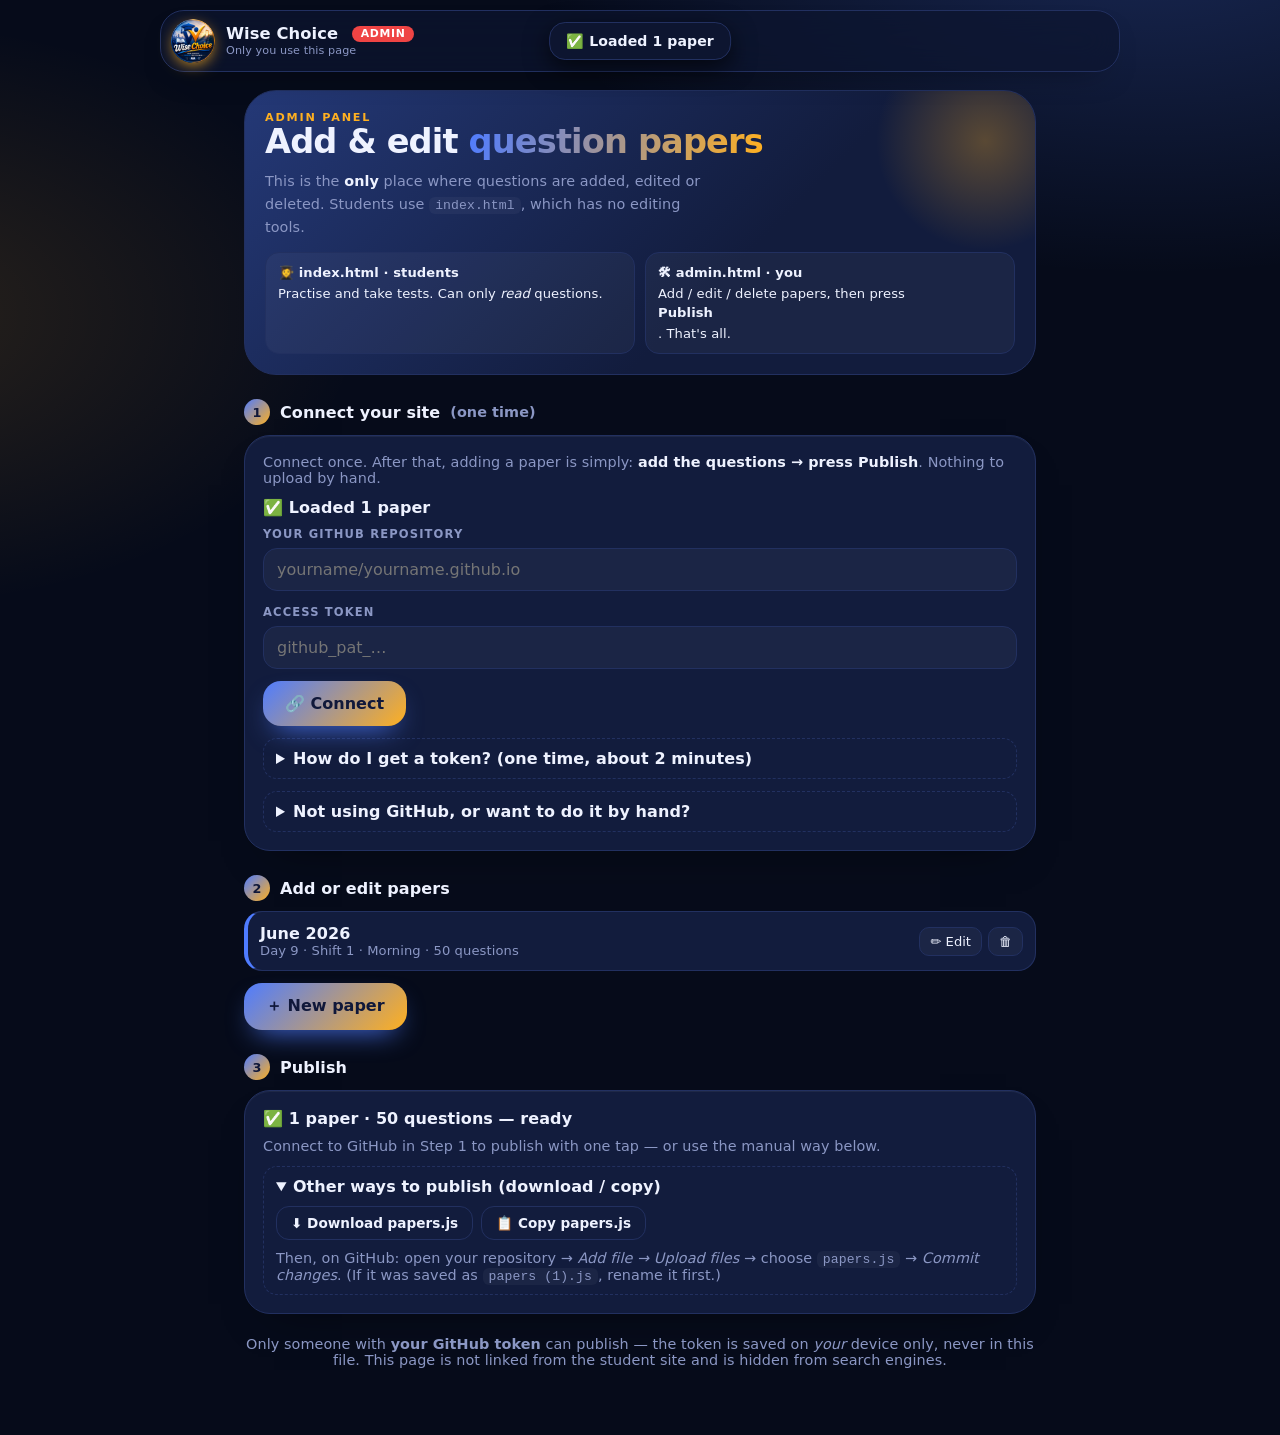
==== commit b7936c7d: "Add files via upload" ====
--- a/admin.html
+++ b/admin.html
@@ -379,6 +379,8 @@
   'Be patient with the syllabus, be strict with your schedule.'
 ];
 
+window.WC_VERSION = '5.0';   /* index.html uses this to check that all files belong together */
+
 </script>
 </head>
 <body>
@@ -393,13 +395,13 @@
     <p class="mu">This is the <b style="color:var(--tx)">only</b> place where questions are added, edited or deleted. Students use <code>index.html</code>, which has no editing tools.</p>
     <div class="role">
       <div><b>👩‍🎓 index.html · students</b>Practise and take tests. Can only <i>read</i> questions.</div>
-      <div><b>🛠 admin.html · you</b>Add / edit / delete papers, then download one file: <code>papers.js</code>.</div>
+      <div><b>🛠 admin.html · you</b>Add / edit / delete papers, then press <b>Publish</b>. That's all.</div>
     </div>
   </section>
 
   <div id="draftBar"></div>
 
-  <div class="step"><i>1</i>Load the papers that are on your site</div>
+  <div class="step"><i>1</i>Connect your site <span class="mu" style="font-weight:600">(one time)</span></div>
   <div class="card" id="loadCard"></div>
 
   <div class="step"><i>2</i>Add or edit papers</div>
@@ -468,12 +470,13 @@
   <div class="step"><i>3</i>Publish</div>
   <div class="card" id="publish"></div>
 
-  <p class="mu" style="text-align:center;margin-top:22px">This page <b>cannot</b> change your live site by itself — nothing goes live until <i>you</i> upload <code>papers.js</code>. It is not linked from the student site and not indexed by search engines.</p>
+  <p class="mu" style="text-align:center;margin-top:22px">Only someone with <b>your GitHub token</b> can publish — the token is saved on <i>your</i> device only, never in this file. This page is not linked from the student site and is hidden from search engines.</p>
 </main>
 
 <input type="file" id="csvIn" accept=".csv,.tsv,.txt,text/csv,text/plain" style="display:none">
 <input type="file" id="fileIn" accept=".js,.json,.txt,text/javascript,application/json" style="display:none">
 <input type="file" id="pjsIn" accept=".js,.txt,text/javascript" style="display:none">
+<input type="file" id="siteIn" multiple style="display:none">
 <div id="toast"></div>
 
 <script>
@@ -576,33 +579,132 @@
   if (!res || !res.rows || !res.rows.length) throw new Error('empty'); return res;
 }
 
-/* ---------- step 1: load the papers already on the site ---------- */
+/* ---------- step 1: connect to GitHub + load the papers already on the site ---------- */
+var API = 'https://api.github.com', GH = null, loadedSha = '', files = null, busy = '', ghErr = '';
+try { API = localStorage.getItem('wc_api') || API; GH = JSON.parse(localStorage.getItem('wc_gh') || 'null'); } catch (e) {}
+var REQUIRED = ['index.html', 'style.css', 'config.js', 'app.js', 'papers.js'];
+
+function ghReq(path, opt) {
+  opt = opt || {}; opt.cache = 'no-store';
+  opt.headers = Object.assign({ Authorization: 'Bearer ' + GH.token, Accept: 'application/vnd.github+json' }, opt.headers || {});
+  return fetch(API + path, opt);
+}
+function cpath(name) { return '/repos/' + GH.repo + '/contents/' + encodeURIComponent(name); }
+function bytesToB64(bytes) { var s = '', i; for (i = 0; i < bytes.length; i += 0x8000) s += String.fromCharCode.apply(null, bytes.subarray(i, i + 0x8000)); return btoa(s); }
+function b64(str) { return bytesToB64(new TextEncoder().encode(str)); }
+function fromB64(s) { var bin = atob(s.replace(/\s/g, '')), a = new Uint8Array(bin.length), i; for (i = 0; i < bin.length; i++) a[i] = bin.charCodeAt(i); return new TextDecoder().decode(a); }
+function ghMsg(r) {
+  return r.status === 401 ? 'GitHub did not accept the token (it may be wrong or expired). Make a new one and connect again.'
+    : r.status === 403 ? 'The token is not allowed to change this repository. When creating it, set “Contents” to “Read and write”.'
+    : r.status === 404 ? 'Repository not found. Check the name (yourname/repository) and that the token was given access to it.'
+    : 'GitHub replied with an error (' + r.status + ').';
+}
+async function ghGet(name) {                       // → { sha, text }, or null when the file does not exist
+  var q = cpath(name) + '?ref=' + encodeURIComponent(GH.branch), r = await ghReq(q);
+  if (r.status === 404) return null; if (!r.ok) throw new Error(ghMsg(r));
+  var j = await r.json(), text;
+  if (j.content && j.encoding === 'base64') text = fromB64(j.content);
+  else { var rr = await ghReq(q, { headers: { Accept: 'application/vnd.github.raw+json' } }); text = await rr.text(); }
+  return { sha: j.sha, text: text };
+}
+async function ghSha(name) { var r = await ghReq(cpath(name) + '?ref=' + encodeURIComponent(GH.branch)); if (r.status === 404) return ''; if (!r.ok) throw new Error(ghMsg(r)); return (await r.json()).sha; }
+async function ghPut(name, content64, msg, sha) {
+  var body = { message: msg, content: content64, branch: GH.branch }; if (sha) body.sha = sha;
+  var r = await ghReq(cpath(name), { method: 'PUT', headers: { 'Content-Type': 'application/json' }, body: JSON.stringify(body) });
+  if (!r.ok) throw new Error(ghMsg(r) + (r.status === 409 || r.status === 422 ? ' (The file changed in the meantime — reload your papers and try again.)' : ''));
+  return (await r.json()).content;
+}
+function siteUrl() {
+  if (!GH) return ''; var p = GH.repo.split('/'); return 'https://' + p[0].toLowerCase() + '.github.io/' + (p[1].toLowerCase() === p[0].toLowerCase() + '.github.io' ? '' : p[1] + '/');
+}
+function guessRepo() {
+  var h = location.hostname, seg = location.pathname.split('/')[1] || '';
+  if (/\.github\.io$/i.test(h)) { var o = h.split('.')[0]; return o + '/' + (seg && !/\.\w+$/.test(seg) ? seg : o + '.github.io'); }
+  return '';
+}
+async function refreshFiles() { try { var r = await ghReq('/repos/' + GH.repo + '/contents?ref=' + encodeURIComponent(GH.branch)); files = r.ok ? (await r.json()).map(function (x) { return x.name; }) : null; } catch (e) { files = null; } }
+async function loadFromGitHub() {
+  var f = await ghGet('papers.js');
+  if (!f) { setCollection([], 'ghnew'); return; }
+  try { var list = parseCollection(f.text); loadedSha = f.sha; setCollection(list, 'site'); }
+  catch (e) { if (confirm('The papers.js on your site is not in the new format. Start with an empty list? (Publishing will replace it.)')) { loadedSha = f.sha; setCollection([], 'new'); } }
+}
+async function connect(repo, token) {
+  repo = String(repo).trim().replace(/^https?:\/\/github\.com\//i, '').replace(/\.git$/i, '').replace(/\/+$/, '');
+  if (!/^[\w.-]+\/[\w.-]+$/.test(repo)) throw new Error('Type the repository like  yourname/yourname.github.io');
+  if (!String(token).trim()) throw new Error('Paste your access token.');
+  GH = { repo: repo, token: String(token).trim(), branch: 'main' };
+  var r = await ghReq('/repos/' + repo); if (!r.ok) { GH = null; throw new Error(ghMsg(r)); }
+  var j = await r.json(); GH.branch = j.default_branch || 'main';
+  if (j.permissions && j.permissions.push === false) { GH = null; throw new Error('This token can only read the repository. Create it with “Contents: Read and write”.'); }
+  try { localStorage.setItem('wc_gh', JSON.stringify(GH)); } catch (e) {}
+  await refreshFiles(); await loadFromGitHub();
+}
+async function uploadSiteFiles(list) {
+  var i, f, buf, cur;
+  try {
+    for (i = 0; i < list.length; i++) {
+      f = list[i]; busy = 'Uploading ' + (i + 1) + ' of ' + list.length + ': ' + f.name; renderLoad();
+      buf = new Uint8Array(await f.arrayBuffer()); cur = await ghSha(f.name);
+      await ghPut(f.name, bytesToB64(buf), 'Upload ' + f.name, cur);
+    }
+    toast('✅ Uploaded ' + list.length + ' file' + (list.length === 1 ? '' : 's'));
+  } catch (e) { alert(e.message); }
+  busy = ''; await refreshFiles(); renderLoad();
+}
 function setCollection(list, src) { COL = list; SRC = src; sortCol(); dirty = false; saved.dl = false; closeEditor(true); saveDraft(); renderAll(); }
 function loadText(text, src) {
   try { setCollection(parseCollection(text), src); toast('✅ Loaded ' + COL.length + ' paper' + (COL.length === 1 ? '' : 's')); }
   catch (e) { alert(e.message === 'single' ? 'That is an old single-paper file, not your site\'s papers.js.\nOpen the paper inside "New paper" → "Old file" instead.' : 'That does not look like a papers.js file made by this tool.'); }
 }
 function fetchSite(url, quiet) {
-  return fetch(url, { cache: 'no-store' }).then(function (r) { if (!r.ok) throw 0; return r.text(); }).then(function (t) { loadText(t, 'site'); return true; }).catch(function () { if (!quiet) alert('Could not load papers.js from that address.\nCheck the address (for example https://yourname.github.io/) and your internet connection, or choose the file from your device instead.'); return false; });
+  return fetch(url, { cache: 'no-store' }).then(function (r) { if (!r.ok) throw 0; return r.text(); }).then(function (t) { loadText(t, 'site'); return true; }).catch(function () { return false; });
 }
 function renderLoad() {
-  var st = SRC === 'site' ? '✅ Loaded from your site' : SRC === 'file' ? '✅ Loaded from the file you chose' : SRC === 'new' ? '🆕 Starting with an empty list' : (location.protocol === 'file:' ? '👇 First, load your current papers.js' : '⏳ Looking for papers.js next to this page…');
-  $('#loadCard').innerHTML = '<div class="okline">' + st + (SRC ? ' · ' + COL.length + ' paper' + (COL.length === 1 ? '' : 's') : '') + '</div>' +
-    (SRC ? '' : '<p class="mu" style="margin-top:6px">' + (location.protocol === 'file:' ? 'This page is opened from your device, so choose where your current papers are:' : 'If it is not found automatically, choose one of the options below:') + '</p>') +
-    '<div class="row" style="margin-top:12px"><button class="btn g s" id="lFile">📂 Choose papers.js</button><button class="btn g s" id="lSite">🌐 From my site address</button><button class="btn g s" id="lNew">🆕 Start empty</button></div>' +
-    '<p class="mu" style="margin-top:10px">Always load your current <code>papers.js</code> first, so the papers already on your site are kept when you publish.</p>';
-}
-$('#loadCard').addEventListener('click', function (e) {
+  var h = '', st;
+  if (GH) {
+    st = SRC === 'site' ? '✅ Loaded ' + COL.length + ' paper' + (COL.length === 1 ? '' : 's') + ' from your site' : SRC === 'ghnew' ? 'No papers on your site yet — your first paper will create papers.js' : SRC === 'file' ? '✅ Loaded from the file you chose' : SRC === 'new' ? '🆕 Starting with an empty list' : '⏳ Loading your papers…';
+    h += '<div class="okline">✅ Connected to <code>' + esc(GH.repo) + '</code></div><p class="mu" style="margin-top:6px">' + esc(st) + '</p>';
+    if (ghErr) h += '<p class="msg bad">⚠️ ' + esc(ghErr) + '</p>';
+    if (files) {
+      h += '<div class="lbl">Site files in your repository</div><div class="sum">' + REQUIRED.concat(['admin.html']).map(function (n) { var ok = files.indexOf(n) >= 0; return '<span class="tag ' + (ok ? 'full' : 'over') + '">' + (ok ? '✅' : '❌') + ' ' + n + '</span>'; }).join('') + '</div>';
+      if (REQUIRED.some(function (n) { return files.indexOf(n) < 0; })) h += '<p class="msg bad" style="margin-top:0">Some site files are missing. Tap “Upload site files” and choose them all at once.</p>';
+    }
+    h += '<div class="row" style="margin-top:12px">' + (busy ? '<span class="mu">⏳ ' + esc(busy) + '…</span>' : '<button class="btn g s" id="ghReload">↻ Reload papers</button><button class="btn g s" id="ghUpload">⬆ Upload site files</button><a class="btn g s" href="' + esc(siteUrl()) + '" target="_blank" rel="noopener">🌐 Open my site</a><button class="btn g s" id="ghDisc">Disconnect</button>') + '</div>';
+  } else {
+    st = SRC === 'site' ? '✅ Loaded ' + COL.length + ' paper' + (COL.length === 1 ? '' : 's') : SRC === 'file' ? '✅ Loaded from the file you chose · ' + COL.length + ' paper' + (COL.length === 1 ? '' : 's') : SRC === 'new' ? '🆕 Starting with an empty list' : '';
+    h += '<p class="mu" style="margin-bottom:12px">Connect once. After that, adding a paper is simply: <b style="color:var(--tx)">add the questions → press Publish</b>. Nothing to upload by hand.</p>' + (st ? '<div class="okline" style="margin-bottom:10px">' + esc(st) + '</div>' : '') +
+      '<div class="lbl" style="margin-top:0">Your GitHub repository</div><input class="in" id="ghRepo" value="' + esc(guessRepo()) + '" placeholder="yourname/yourname.github.io" autocapitalize="off" autocomplete="off" spellcheck="false">' +
+      '<div class="lbl">Access token</div><input class="in" id="ghTok" type="password" placeholder="github_pat_…" autocomplete="off">' +
+      (ghErr ? '<p class="msg bad">⚠️ ' + esc(ghErr) + '</p>' : '') +
+      '<div class="row" style="margin-top:12px"><button class="btn" id="ghConnect">' + (busy ? '⏳ Connecting…' : '🔗 Connect') + '</button></div>' +
+      '<details class="more"><summary>How do I get a token? (one time, about 2 minutes)</summary><ol class="steps">' +
+      '<li>Open <a href="https://github.com/settings/personal-access-tokens/new" target="_blank" rel="noopener" style="color:var(--a)">github.com/settings/personal-access-tokens/new</a> (log in to GitHub).</li>' +
+      '<li><b>Token name:</b> Wise Choice admin. <b>Expiration:</b> 1 year.</li>' +
+      '<li><b>Repository access → Only select repositories</b> → choose your site\'s repository.</li>' +
+      '<li><b>Permissions → Repository permissions → Contents → Read and write.</b></li>' +
+      '<li>Tap <b>Generate token</b>, copy it (starts with <code>github_pat_</code>) and paste it above.</li></ol>' +
+      '<p class="mu" style="margin-top:8px">The token stays on this device only. Anyone without it cannot publish.</p></details>';
+  }
+  h += '<details class="more"><summary>Not using GitHub, or want to do it by hand?</summary><p class="mu" style="margin:8px 0">Load your current <code>papers.js</code> from your device, or start empty. At the end you can download or copy the new <code>papers.js</code> and upload it yourself.</p>' +
+    '<div class="row"><button class="btn g s" id="lFile">📂 Choose papers.js</button><button class="btn g s" id="lNew">🆕 Start empty</button></div></details>';
+  $('#loadCard').innerHTML = h;
+}
+$('#loadCard').addEventListener('click', async function (e) {
   var b = e.target.closest('button'); if (!b) return;
   if (b.id === 'lFile') $('#pjsIn').click();
-  else if (b.id === 'lSite') {
-    var a = prompt('Your site address (for example https://yourname.github.io/ or https://yourname.github.io/repo/):', localStorage.getItem(ADDR_KEY) || ''); if (!a) return;
-    a = a.trim().replace(/\/?(index\.html|admin\.html|papers\.js)?\/?$/i, '') + '/papers.js'; if (!/^https?:\/\//i.test(a)) a = 'https://' + a;
-    try { localStorage.setItem(ADDR_KEY, a.replace(/\/papers\.js$/, '')); } catch (x) {} fetchSite(a);
+  else if (b.id === 'lNew') { if (COL.length && !confirm('Discard the papers you have loaded and start with an empty list?')) return; setCollection([], 'new'); }
+  else if (b.id === 'ghConnect') {
+    if (busy) return; busy = 'connecting'; ghErr = ''; var repo = $('#ghRepo').value, tok = $('#ghTok').value; renderLoad();
+    try { await connect(repo, tok); } catch (x) { ghErr = x.message || String(x); GH = null; }
+    busy = ''; renderAll();
   }
-  else if (b.id === 'lNew') { if (COL.length && !confirm('Discard the papers you have loaded and start with an empty list?')) return; setCollection([], 'new'); }
+  else if (b.id === 'ghReload') { if (dirty && !confirm('You have changes that are not published. Reload and lose them?')) return; ghErr = ''; try { await refreshFiles(); await loadFromGitHub(); } catch (x) { ghErr = x.message; } renderAll(); }
+  else if (b.id === 'ghUpload') $('#siteIn').click();
+  else if (b.id === 'ghDisc') { if (!confirm('Disconnect from GitHub on this device? (You can connect again with your token.)')) return; GH = null; files = null; try { localStorage.removeItem('wc_gh'); } catch (x) {} renderAll(); }
 });
 $('#pjsIn').addEventListener('change', function (e) { var f = e.target.files[0]; if (!f) return; var r = new FileReader(); r.onload = function () { loadText(String(r.result), 'file'); }; r.readAsText(f); e.target.value = ''; });
+$('#siteIn').addEventListener('change', function (e) { var l = Array.prototype.slice.call(e.target.files); e.target.value = ''; if (l.length) uploadSiteFiles(l); });
 
 /* ---------- step 2: list of papers ---------- */
 function renderList() {
@@ -774,23 +876,41 @@
 });
 
 /* ---------- step 3: publish ---------- */
+var pub = { busy: false, done: false, err: '' };
 function renderPublish() {
   var el = $('#publish'), nq = COL.reduce(function (s, p) { return s + p.qs.length; }, 0), bad = COL.some(function (p) { return p.qs.some(function (q) { return problems(q).length; }); });
-  if (!SRC) { el.innerHTML = '<p class="mu">Do Step 1 first — then your file is made here.</p>'; return; }
-  var ok = COL.length > 0 && !bad && editIdx === -2, h = '<div class="okline">' + (bad ? '⚠️ Some papers have questions that need fixing.' : editIdx !== -2 ? '✏️ Save or cancel the paper you are editing first.' : COL.length ? '✅ ' + COL.length + ' paper' + (COL.length === 1 ? '' : 's') + ' · ' + nq + ' questions — ready' : 'Add a paper first.') + '</div>';
-  if (SRC === 'new') h += '<p class="msg bad">⚠️ You started with an empty list. The file below contains <b>only</b> the papers listed in Step 2 and will <b>replace everything</b> on your site.</p>';
-  h += '<div class="row" style="margin-top:14px"><button class="btn" id="dlJs" ' + (ok ? '' : 'disabled') + '>⬇ Download papers.js' + (saved.dl ? ' ✔' : '') + '</button><button class="btn g" id="cpJs" ' + (ok ? '' : 'disabled') + '>📋 Copy papers.js</button></div>' +
-    '<div class="sep"></div><b>Then put it on your site</b>' +
-    '<p class="mu" style="margin-top:8px"><b style="color:var(--tx)">On a computer</b> — your repository on GitHub → <i>Add file → Upload files</i> → drop <code>papers.js</code> → <i>Commit changes</i>. It replaces the old one.</p>' +
-    '<p class="mu" style="margin-top:8px"><b style="color:var(--tx)">On a phone</b> — tap <b>Copy papers.js</b> above. Open your repository → tap <code>papers.js</code> → tap ✏️ → select all and delete → paste → <i>Commit changes</i>.</p>' +
-    '<p class="mu" style="margin-top:8px">If your browser saved the file as <code>papers (1).js</code>, rename it to <code>papers.js</code> before uploading. Wait about a minute, then refresh your site.</p>';
+  if (!SRC) { el.innerHTML = '<p class="mu">Do Step 1 first.</p>'; return; }
+  var ok = COL.length > 0 && !bad && editIdx === -2 && !pub.busy;
+  var h = '<div class="okline">' + (bad ? '⚠️ Some papers have questions that need fixing.' : editIdx !== -2 ? '✏️ Save or cancel the paper you are editing first.' : COL.length ? '✅ ' + COL.length + ' paper' + (COL.length === 1 ? '' : 's') + ' · ' + nq + ' questions — ready' : 'Add a paper first.') + '</div>';
+  if (SRC === 'new') h += '<p class="msg bad">⚠️ You started with an empty list. Publishing will contain <b>only</b> the papers listed in Step 2 and <b>replace everything</b> on your site.</p>';
+  if (GH) {
+    h += '<div class="row" style="margin-top:14px"><button class="btn" id="pubGh" ' + (ok ? '' : 'disabled') + '>' + (pub.busy ? '⏳ Publishing…' : '🚀 Publish to my site') + '</button></div>';
+    if (pub.done) h += '<p class="msg ok">✅ Published! Your site updates in about a minute. <a href="' + esc(siteUrl()) + '" target="_blank" rel="noopener" style="color:var(--a);font-weight:700">Open my site</a> — if you don\'t see the change, refresh once.</p>';
+    if (pub.err) h += '<p class="msg bad">⚠️ ' + esc(pub.err) + '</p>';
+  } else h += '<p class="mu" style="margin-top:10px">Connect to GitHub in Step 1 to publish with one tap — or use the manual way below.</p>';
+  h += '<details class="more"' + (GH ? '' : ' open') + '><summary>Other ways to publish (download / copy)</summary>' +
+    '<div class="row" style="margin-top:10px"><button class="btn g s" id="dlJs" ' + (ok ? '' : 'disabled') + '>⬇ Download papers.js' + (saved.dl ? ' ✔' : '') + '</button><button class="btn g s" id="cpJs" ' + (ok ? '' : 'disabled') + '>📋 Copy papers.js</button></div>' +
+    '<p class="mu" style="margin-top:10px">Then, on GitHub: open your repository → <i>Add file → Upload files</i> → choose <code>papers.js</code> → <i>Commit changes</i>. (If it was saved as <code>papers (1).js</code>, rename it first.)</p></details>';
   el.innerHTML = h;
+}
+async function publishGh() {
+  var nq = COL.reduce(function (s, p) { return s + p.qs.length; }, 0);
+  pub = { busy: true, done: false, err: '' }; renderPublish();
+  try {
+    var cur = await ghGet('papers.js');
+    if (cur && SRC === 'new' && !confirm('Your site already has a papers.js. Publishing will REPLACE every paper on your site with the ' + COL.length + ' shown here.\n\nContinue?')) throw 'cancel';
+    if (cur && SRC !== 'new' && loadedSha && cur.sha !== loadedSha && !confirm('The papers on your site changed since you loaded them (maybe edited somewhere else). Publishing will overwrite those changes.\n\nContinue?')) throw 'cancel';
+    var res = await ghPut('papers.js', b64(makePapersJs()), 'Update papers: ' + COL.length + ' paper' + (COL.length === 1 ? '' : 's') + ', ' + nq + ' questions', cur && cur.sha);
+    loadedSha = res.sha; SRC = 'site'; dirty = false; saveDraft(); pub = { busy: false, done: true, err: '' }; refreshFiles().then(renderLoad);
+  } catch (e) { pub = { busy: false, done: false, err: e === 'cancel' ? '' : (e.message || String(e)) }; }
+  renderAll();
 }
 $('#publish').addEventListener('click', function (e) {
   var b = e.target.closest('button'); if (!b || b.disabled) return;
-  if (b.id === 'dlJs') { download('papers.js', makePapersJs()); dirty = false; saved.dl = true; saveDraft(); renderPublish(); }
+  if (b.id === 'pubGh') publishGh();
+  else if (b.id === 'dlJs') { download('papers.js', makePapersJs()); dirty = false; saved.dl = true; saveDraft(); renderPublish(); }
   else if (b.id === 'cpJs') {
-    var t = makePapersJs(), done = function () { dirty = false; saveDraft(); toast('📋 Copied — now paste it into papers.js on GitHub'); };
+    var t = makePapersJs(), done = function () { dirty = false; saveDraft(); toast('📋 Copied — paste it into papers.js on GitHub'); };
     if (navigator.clipboard && navigator.clipboard.writeText) navigator.clipboard.writeText(t).then(done, function () { fallbackCopy(t, done); }); else fallbackCopy(t, done);
   }
 });
@@ -804,12 +924,15 @@
   if (!d || !d.dirty || !d.COL) return false;
   $('#draftBar').innerHTML = '<div class="card hint"><span><b>📝 Unpublished changes from last time</b><br><span class="mu">' + d.COL.length + ' papers · not downloaded yet</span></span><span class="row"><button class="btn s" id="dRestore">Restore</button><button class="btn g s" id="dDrop">Discard</button></span></div>';
   $('#dRestore').onclick = function () { COL = d.COL; SRC = d.SRC || 'file'; dirty = true; $('#draftBar').innerHTML = ''; closeEditor(true); renderAll(); if (d.D && d.editIdx > -2) { D = d.D; editIdx = d.editIdx; openEditor(editIdx === -1 ? 'New paper' : 'Edit paper'); } };
-  $('#dDrop').onclick = function () { try { localStorage.removeItem(DRAFT_KEY); } catch (e) {} $('#draftBar').innerHTML = ''; if (location.protocol !== 'file:') fetchSite('papers.js', true); };
+  $('#dDrop').onclick = function () { try { localStorage.removeItem(DRAFT_KEY); } catch (e) {} $('#draftBar').innerHTML = ''; startLoad(); };
   return true;
 }
+function startLoad() {
+  if (GH) { refreshFiles().then(renderLoad); loadFromGitHub().catch(function (x) { ghErr = x.message || String(x); renderAll(); }); }
+  else if (location.protocol !== 'file:') fetchSite('papers.js', true);
+}
 fillDetails(); buildOpts(); renderAll();
-var hasDraft = draftBar();
-try { if (location.protocol !== 'file:' && !hasDraft) fetchSite('papers.js', true); } catch (e) {}
+if (!draftBar()) startLoad(); else if (GH) refreshFiles().then(renderLoad);
 })();
 </script>
 </body>
